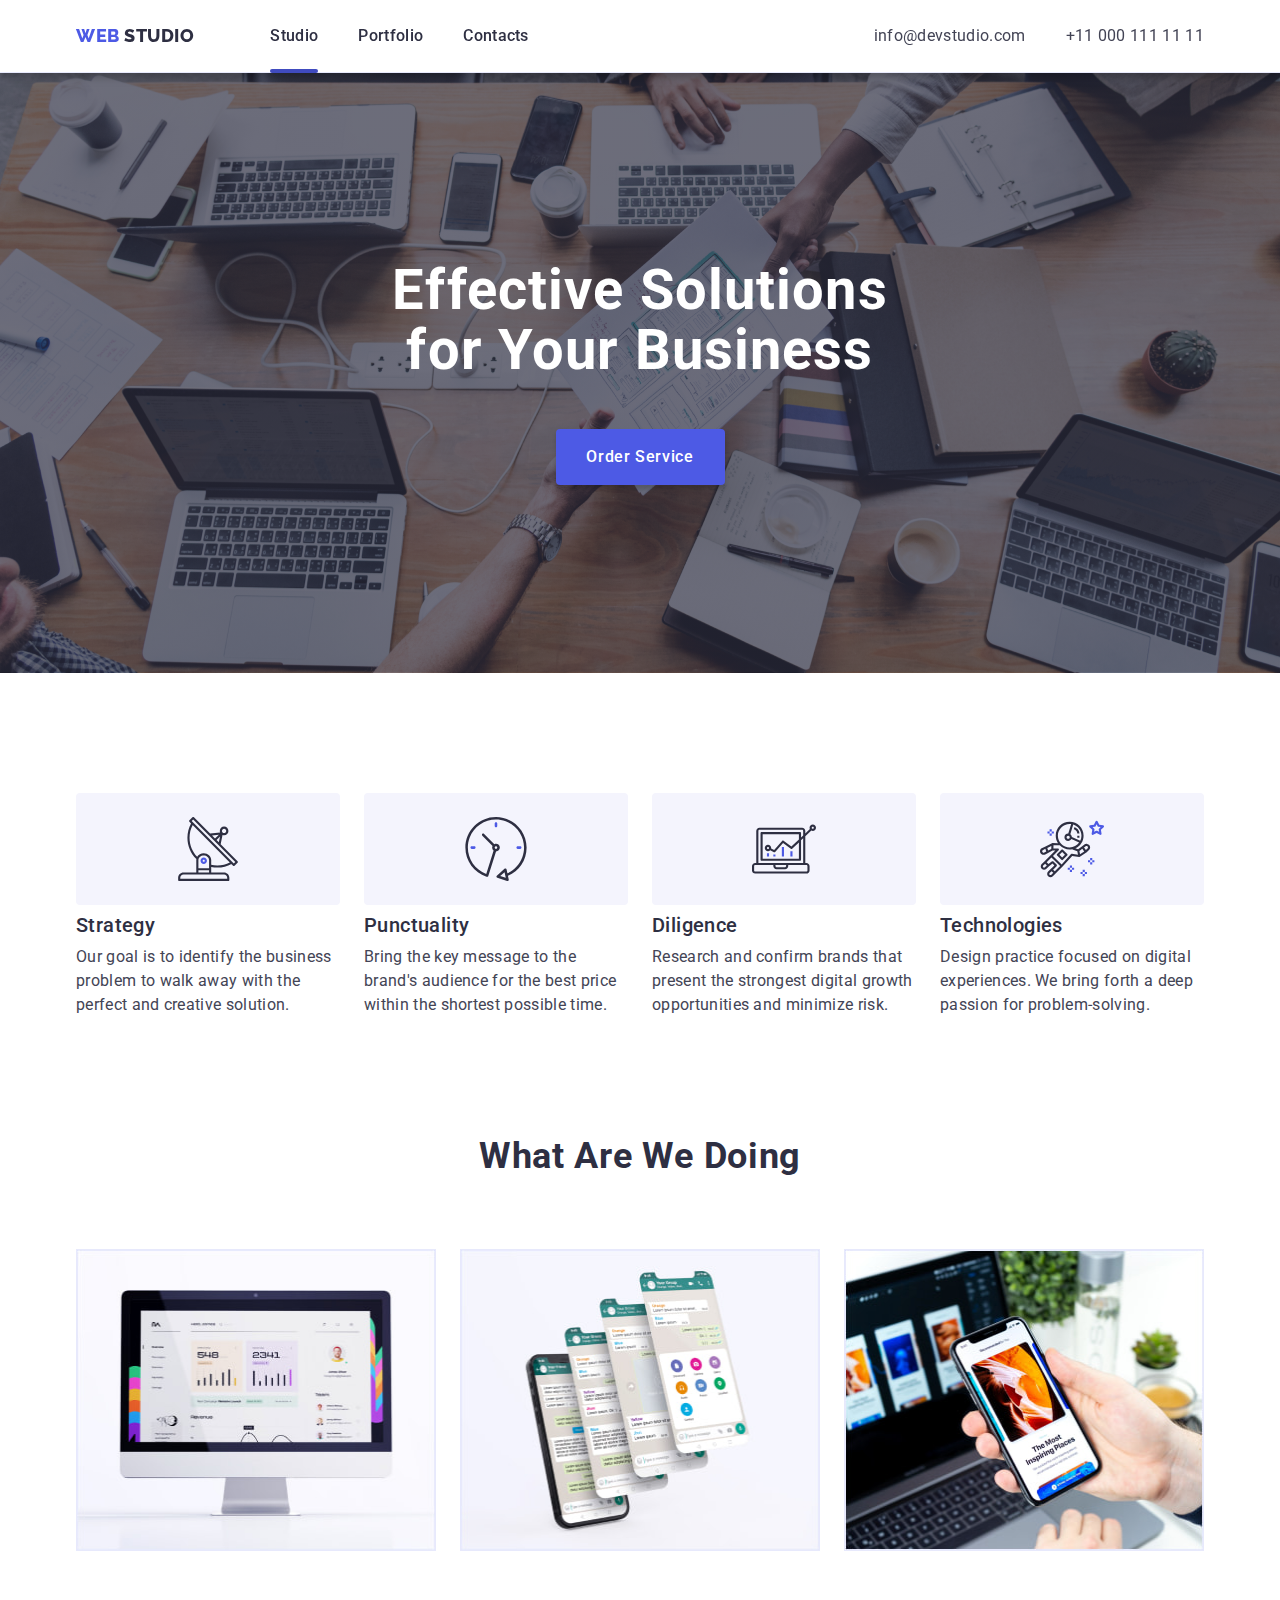
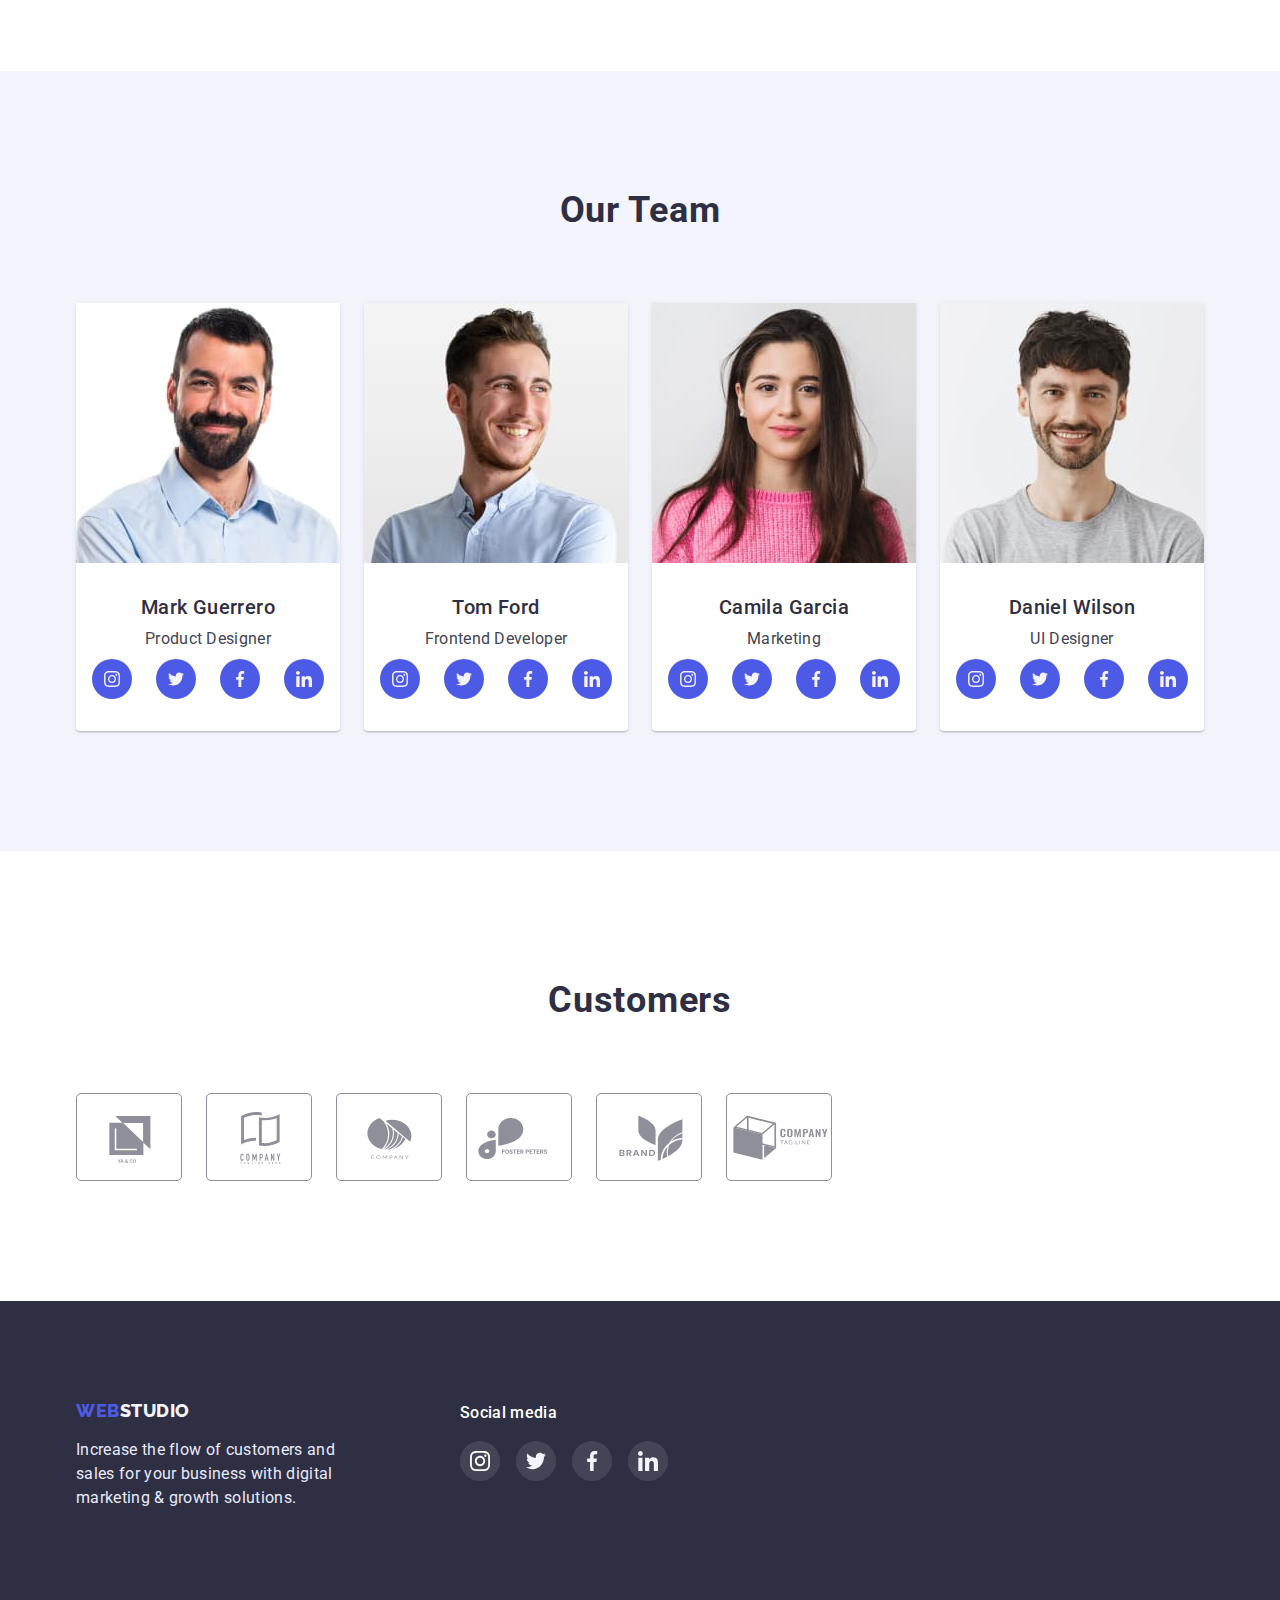
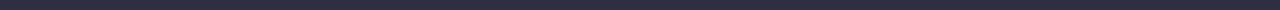
==== index.html @ e93cef0a "фвв" ====
<!DOCTYPE html>
<html lang="en">

<head>
    <meta charset="UTF-8">
    <meta http-equiv="X-UA-Compatible" content="IE=edge">
    <meta name="viewport" content="width=device-width, initial-scale=1.0">
    <link rel="preconnect" href="https://fonts.googleapis.com" />
    <link rel="preconnect" href="https://fonts.gstatic.com" crossorigin />
    <link href="https://fonts.googleapis.com/css2?family=Raleway:wght@800&family=Roboto:wght@400;500&display=swap"
        rel="stylesheet" />
    <link rel="stylesheet" href="https://cdnjs.cloudflare.com/ajax/libs/modern-normalize/1.1.0/modern-normalize.min.css"
        integrity="sha512-wpPYUAdjBVSE4KJnH1VR1HeZfpl1ub8YT/NKx4PuQ5NmX2tKuGu6U/JRp5y+Y8XG2tV+wKQpNHVUX03MfMFn9Q=="
        crossorigin="anonymous" referrerpolicy="no-referrer" />
    <link rel="stylesheet" href="https://cdnjs.cloudflare.com/ajax/libs/animate.css/4.1.1/animate.min.css" />
    <link href="https://unpkg.com/aos@2.3.1/dist/aos.css" rel="stylesheet">
    <link rel="stylesheet" href="css/style.css" />
    <title>Web Studio</title>
</head>

<body>

    <header class="header">
        <div class="container">
            <nav class="header-navigation">
                <a class="header-logo link" href="./index.html">
                    <span class="web">WEB</span>
                    <span class="studio_logo">STUDIO</span>
                </a>
                <ul class="header-list list">
                    <li class="header-item">
                        <a class="header-link link current" href="./index.html">
                            Studio</a>
                    </li>
                    <li class="header-item">
                        <a class="header-link link" href="./portfolio.html">
                            Portfolio</a>
                    </li>
                    <li class="header-item">
                        <a class="header-link link" href="">
                            Contacts</a>
                    </li>
                </ul>
            </nav>
            <ul class="header-contact list">
                <li class="header-contact-item">
                    <a class="header-mail link" href="mailtco:info@devstudio.com">
                        info@devstudio.com</a>
                </li>
                <li class="header-contact-item">
                    <a class="header-tel link" href="tel:+110001111111">
                        +11 000 111 11 11 </a>
                </li>
            </ul>
        </div>
    </header>

    <main>

        <section class="hero">
            <div class="container">
                <div class="hero-wrap">
                    <h1 class="hero-title">
                        Effective Solutions<br>for Your Business
                    </h1>
                    <button type="button" class="hero-btn" data-modal-open>
                        Order Service
                    </button>
                </div>
            </div>
        </section>

        <section class="section">
            <div class="container">
                <h2 class="visual-hidden" style="display:none;">What are we doing </h2>
                <div class="section-wrap">
                    <ul class="section-logo-list list">
                        <li class="section-logo-item">
                            <a href="" class="section-logo-link link">
                                <svg class="section-logo-icon" width="64" height="64">
                                    <use href="./image/icon.svg#icon-antenna"></use>
                                </svg>
                            </a>
                        </li>
                        <li class="section-logo-item">
                            <a href="" class="section-logo-link link">
                                <svg class="section-logo-icon" width="64" height="64">
                                    <use href="./image/icon.svg#icon-clock"></use>
                                </svg>
                            </a>
                        </li>
                        <li class="section-logo-item">
                            <a href="" class="section-logo-link link">
                                <svg class="section-logo-icon" width="64" height="64">
                                    <use href="./image/icon.svg#icon-diagram"></use>
                                </svg>
                            </a>
                        </li>
                        <li class="section-logo-item">
                            <a href="" class="section-logo-link link">
                                <svg class="section-logo-icon" width="64" height="64">
                                    <use href="./image/icon.svg#icon-astronaut"></use>
                                </svg>
                            </a>
                        </li>
                    </ul>
                    <ul class="section-list list">
                        <li class="section-item">
                            <h3 class="section-name">Strategy</h3>
                            <p class="section-par">Our goal is to identify the business
                                problem to walk away with the perfect and creative solution.
                            </p>
                        </li>
                        <li class="section-item">
                            <h3 class="section-name">Punctuality</h3>
                            <p class="section-par">
                                Bring the key message to the brand's audience for the best price within the shortest
                                possible time.
                            </p>
                        </li>
                        <li class="section-item">
                            <h3 class="section-name">Diligence</h3>
                            <p class="section-par">
                                Research and confirm brands that present the strongest digital growth opportunities and
                                minimize risk.
                            </p>
                        </li>
                        <li class="section-item">
                            <h3 class="section-name">Technologies</h3>
                            <p class="section-par">
                                Design practice focused on digital experiences. We bring forth a deep passion for
                                problem-solving.
                            </p>
                        </li>
                    </ul>
                </div>
            </div>

        </section>

        <section class="article">
            <div class="container">
                <h2 class="article-name">What are we doing</h2>
                <ul class="article-list list">
                    <li class="article-item">
                        <img class="article-img" src="./image/img.jpg" alt="pc" width="360" height="300">
                    </li>
                    <li class="article-item">
                        <img class="article-img" src="./image/img(1).jpg" alt="phone glass" width="360" height="300">
                    </li>
                    <li class="article-item">
                        <img class="article-img" src="./image/img(2).jpg" alt="adaptive" width="360" height="300">
                    </li>
                </ul>
            </div>
        </section>

        <section class="main">
            <div class="container">
                <h2 class="main-tag">Our Team</h2>
                <ul class="main-list list">
                    <li class="main-item">
                        <img class="main-img" src="./image/ProductDesigner.jpg" alt="Product Designer" width="264"
                            height="260">
                        <div class="main-wrap">
                            <h3 class="main-name">Mark Guerrero</h3>
                            <p class="main-work">Product Designer</p>
                            <ul class="main-soc-list list">
                                <li class="main-soc-item">
                                    <a href="" class="main-soc-link link">
                                        <svg class="main-soc-icon" width="16" height="16">
                                            <use href="./image/icon.svg#icon-instagram-prpl"></use>
                                        </svg>
                                    </a>
                                </li>
                                <li class="main-soc-item">
                                    <a href="" class="main-soc-link link">
                                        <svg class="main-soc-icon" width="16" height="16">
                                            <use href="./image/icon.svg#icon-twitter-prpl"></use>
                                        </svg>
                                    </a>
                                </li>
                                <li class="main-soc-item">
                                    <a href="" class="main-soc-link link">
                                        <svg class="main-soc-icon" width="16" height="16">
                                            <use href="./image/icon.svg#icon-facebook-prpl"></use>
                                        </svg>
                                    </a>
                                </li>
                                <li class="main-soc-item">
                                    <a href="" class="main-soc-link link">
                                        <svg class="main-soc-icon" width="16" height="16">
                                            <use href="./image/icon.svg#icon-linkedin-prpl"></use>
                                        </svg>
                                    </a>
                                </li>
                            </ul>
                        </div>
                    </li>
                    <li class="main-item">
                        <img class="main-img" src="./image/FrontendDeveloper.jpg" alt="Frontend Developer" width="264"
                            height="260">
                        <div class="main-wrap">
                            <h3 class="main-name">Tom Ford</h3>
                            <p class="main-work">Frontend Developer</p>
                            <ul class="main-soc-list list">
                                <li class="main-soc-item">
                                    <a href="" class="main-soc-link link">
                                        <svg class="main-soc-icon" width="16" height="16">
                                            <use href="./image/icon.svg#icon-instagram-prpl"></use>
                                        </svg>
                                    </a>
                                </li>
                                <li class="main-soc-item">
                                    <a href="" class="main-soc-link link">
                                        <svg class="main-soc-icon" width="16" height="16">
                                            <use href="./image/icon.svg#icon-twitter-prpl"></use>
                                        </svg>
                                    </a>
                                </li>
                                <li class="main-soc-item">
                                    <a href="" class="main-soc-link link">
                                        <svg class="main-soc-icon" width="16" height="16">
                                            <use href="./image/icon.svg#icon-facebook-prpl"></use>
                                        </svg>
                                    </a>
                                </li>
                                <li class="main-soc-item">
                                    <a href="" class="main-soc-link link">
                                        <svg class="main-soc-icon" width="16" height="16">
                                            <use href="./image/icon.svg#icon-linkedin-prpl"></use>
                                        </svg>
                                    </a>
                                </li>
                            </ul>
                        </div>
                    </li>
                    <li class="main-item">
                        <img class="main-img" src="./image/Marketing.jpg" alt="Marketing" width="264" height="260">
                        <div class="main-wrap">
                            <h3 class="main-name">Camila Garcia</h3>
                            <p class="main-work">Marketing</p>
                            <ul class="main-soc-list list">
                                <li class="main-soc-item">
                                    <a href="" class="main-soc-link link">
                                        <svg class="main-soc-icon" width="16" height="16">
                                            <use href="./image/icon.svg#icon-instagram-prpl"></use>
                                        </svg>
                                    </a>
                                </li>
                                <li class="main-soc-item">
                                    <a href="" class="main-soc-link link">
                                        <svg class="main-soc-icon" width="16" height="16">
                                            <use href="./image/icon.svg#icon-twitter-prpl"></use>
                                        </svg>
                                    </a>
                                </li>
                                <li class="main-soc-item">
                                    <a href="" class="main-soc-link link">
                                        <svg class="main-soc-icon" width="16" height="16">
                                            <use href="./image/icon.svg#icon-facebook-prpl"></use>
                                        </svg>
                                    </a>
                                </li>
                                <li class="main-soc-item">
                                    <a href="" class="main-soc-link link">
                                        <svg class="main-soc-icon" width="16" height="16">
                                            <use href="./image/icon.svg#icon-linkedin-prpl"></use>
                                        </svg>
                                    </a>
                                </li>
                            </ul>
                        </div>
                    </li>
                    <li class="main-item">
                        <img class="main-img" src="./image/UIDesigner.jpg" alt="UI Designer" width="264" height="260">
                        <div class="main-wrap">
                            <h3 class="main-name">Daniel Wilson</h3>
                            <p class="main-work">UI Designer</p>
                            <ul class="main-soc-list list">
                                <li class="main-soc-item">
                                    <a href="" class="main-soc-link link">
                                        <svg class="main-soc-icon" width="16" height="16">
                                            <use href="./image/icon.svg#icon-instagram-prpl"></use>
                                        </svg>
                                    </a>
                                </li>
                                <li class="main-soc-item">
                                    <a href="" class="main-soc-link link">
                                        <svg class="main-soc-icon" width="16" height="16">
                                            <use href="./image/icon.svg#icon-twitter-prpl"></use>
                                        </svg>
                                    </a>
                                </li>
                                <li class="main-soc-item">
                                    <a href="" class="main-soc-link link">
                                        <svg class="main-soc-icon" width="16" height="16">
                                            <use href="./image/icon.svg#icon-facebook-prpl"></use>
                                        </svg>
                                    </a>
                                </li>
                                <li class="main-soc-item">
                                    <a href="" class="main-soc-link link">
                                        <svg class="main-soc-icon" width="16" height="16">
                                            <use href="./image/icon.svg#icon-linkedin-prpl"></use>
                                        </svg>
                                    </a>
                                </li>
                            </ul>
                        </div>
                    </li>
                </ul>
            </div>
        </section>
        <section class="customers">
            <div class="container">
                <h2 class="customers-text">Customers</h2>
                <ul class="customers-list list">
                    <li class="customers-item">
                        <a href="" class="customers-link link">
                            <svg class="customers-icon" width="104" height="56">
                                <use href="./image/icon.svg#icon-Logo"></use>
                            </svg>
                        </a>
                    </li>
                    <li class="customers-item">
                        <a href="" class="customers-link link">
                            <svg class="customers-icon" width="104" height="56">
                                <use href="./image/icon.svg#icon-Logo-1-1"></use>
                            </svg>
                        </a>
                    </li>
                    <li class="customers-item">
                        <a href="" class="customers-link link">
                            <svg class="customers-icon" width="104" height="56">
                                <use href="./image/icon.svg#icon-Logo-2-1"></use>
                            </svg>
                        </a>
                    </li>
                    <li class="customers-item">
                        <a href="" class="customers-link link">
                            <svg class="customers-icon" width="104" height="56">
                                <use href="./image/icon.svg#icon-Logo-3-1"></use>
                            </svg>
                        </a>
                    </li>
                    <li class="customers-item">
                        <a href="" class="customers-link link">
                            <svg class="customers-icon" width="104" height="56">
                                <use href="./image/icon.svg#icon-Logo-4-1"></use>
                            </svg>
                        </a>
                    </li>
                    <li class="customers-item">
                        <a href="" class="customers-link link">
                            <svg class="customers-icon" width="104" height="56">
                                <use href="./image/icon.svg#icon-Logo-5-1"></use>
                            </svg>
                        </a>
                    </li>
                </ul>
            </div>
        </section>
    </main>


    <footer class="footer">
        <div class="footer-container">
            <div class="footer-wrap">
                <a class="footer-logo link" href="./index.html">
                    <span class="web">WEB</span>
                    <span class="footer_logo">STUDIO</span>
                </a>
                <p class="footer-text">Increase the flow of customers and sales for your
                    business with digital marketing & growth solutions.</p>
            </div>
            <div class="soc-media">
                <p class="footer-soc-text">Social media</p>
                <ul class="footer-soc-list list">
                    <li class="footer-soc-item">
                        <a href="" class="footer-soc-link link">
                            <svg class="footer-soc-icon" width="20" height="20">
                                <use href="./image/icon.svg#icon-instagram-blck"></use>
                            </svg>
                        </a>
                    </li>
                    <li class="footer-soc-item">
                        <a href="" class="footer-soc-link link">
                            <svg class="footer-soc-icon" width="20" height="20">
                                <use href="./image/icon.svg#icon-twitter-blck"></use>
                            </svg>
                        </a>
                    </li>
                    <li class="footer-soc-item">
                        <a href="" class="footer-soc-link link">
                            <svg class="footer-soc-icon" width="20" height="20">
                                <use href="./image/icon.svg#icon-facebook-blck"></use>
                            </svg>
                        </a>
                    </li>
                    <li class="footer-soc-item">
                        <a href="" class="footer-soc-link link">
                            <svg class="footer-soc-icon" width="20" height="20">
                                <use href="./image/icon.svg#icon-linkedin-blck"></use>
                            </svg>
                        </a>
                    </li>
                </ul>
            </div>
        </div>
    </footer>
    <div class="backdrop is-hidden" data-modal>
        <div class="modal">
            <button type="button" class="modal-close" data-modal-close>
                <svg class="hero-close-btn" width="8" height="8">
                    <use href="./image/icon.svg#icon-close-black"></use>
                </svg>
            </button>
        </div>
    </div>
    <script src="https://unpkg.com/aos@2.3.1/dist/aos.js"></script>
    <script>
        AOS.init();
    </script>
    <script src="./js/modal.js"></script>
</body>

</html>
---- css/style.css ----
* {
    margin: 0;
    padding: 0;
    box-sizing: border-box;
}

p,
h1,
h2,
h3,
h4,
h5,
h6 {
    margin: 0;
}

ul,
ol {
    margin: 0;
    padding-left: 0;
}

img {
    display: block;
    max-width: 100%;
    height: auto;
}

body {

    font-family: "Roboto", sans-serif;
    font-size: 16px;

}

:root {
    --pressed-state-color: #4D5AE5;
    --text-color: #434455;
    --title-color: #2E2F42;
    --white-color: #ffffff;
    --secondary-section: #f4f4fd;
    --footer-text-coclor: #e7e9fc;
    --button-hover-color: #404bbf;
}

.container {
    width: 1158px;
    padding-left: 15px;
    padding-right: 15px;
    margin: 0 auto;
}

.header {
    padding-bottom: 24px;
    padding-top: 24px;
    background: #FFFFFF;
    border-bottom: 1px solid #E7E9FC;
    filter: drop-shadow(0px 4px 4px rgba(0, 0, 0, 0.25));
}

.header>.container {
    display: flex;
    align-items: center;
}

.list {
    list-style: none;
}

.link {
    text-decoration: none;
}


.header-navigation {
    display: flex;
    align-items: center;
    margin-right: auto;
}

.header-logo {
    font-family: 'Raleway';
    font-style: normal;
    font-weight: 800;
    font-size: 18px;
    line-height: 1.33;
    align-items: center;
    letter-spacing: 0.03em;
    text-transform: uppercase;
    color: var(--title-color);
    margin-right: 76px;
}

.web {
    color: var(--pressed-state-color);
}

.studio_logo {
    color: var(--title-color);
}

.header-list {
    display: flex;
    gap: 40px;
}

.header-item {}

.header-link {
    font-weight: 500;
    font-style: normal;
    font-size: 16px;
    line-height: 1.5;
    text-decoration: none;
    letter-spacing: 0.02em;
    color: var(--title-color);
    transition: color 250ms;
    transition-timing-function: cubic-bezier(0.4, 0, 0.2, 1);
    position: relative;
}

.header-link.current::after {
    content: "";
    position: absolute;
    width: 100%;
    height: 4px;
    background-color: var(--button-hover-color);
    left: 0;
    bottom: -28px;
    border-radius: 2px;
}

.header-link:hover,
.header-link:focus {
    color: var(--pressed-state-color);
}

.header-contact {
    display: flex;
    gap: 40px;
}

.header-contact-item {}

.header-tel {
    font-size: 16px;
    line-height: 1.5;
    letter-spacing: 0.02em;
    color: var(--text-color);
    transition: color 250ms;
    transition-timing-function: cubic-bezier(0.4, 0, 0.2, 1)
}

.header-tel:hover,
.header-tel:focus {
    color: var(--pressed-state-color);
}

.header-mail {
    font-style: normal;
    font-size: 16px;
    line-height: 1.5;
    text-decoration: none;
    letter-spacing: 0.02em;
    color: var(--text-color);
    transition: color 250ms;
    transition-timing-function: cubic-bezier(0.4, 0, 0.2, 1)
}

.header-mail:hover,
.header-mail:focus {
    color: var(--pressed-state-color);
}

.hero {
    background-color: var(--title-color);
    padding-top: 188px;
    padding-bottom: 188px;
    text-align: center;
    background-repeat: no-repeat;
    background-position: center;
    background-size: cover;
    max-width: 1440px;
    margin: auto;
    background-image: linear-gradient(rgba(46, 47, 66, 0.7),
            rgba(46, 47, 66, 0.7)),
        url(../image/hero-bg.jpg);
}



.hero-title {
    font-weight: 700;
    font-size: 56px;
    line-height: 1.07;
    letter-spacing: 0.02em;
    color: #FFFFFF;
    ;
    margin-bottom: 48px;
    max-width: 496px;
    margin-left: auto;
    margin-right: auto;
}

.hero-btn {
    font-family: inherit;
    font-weight: 500;
    font-size: 16px;
    line-height: 1.5;
    letter-spacing: 0.04em;
    color: #FFFFFF;
    background: var(--pressed-state-color);
    box-shadow: 0px 4px 4px rgba(0, 0, 0, 0.15);
    border-radius: 4px;
    cursor: pointer;
    min-width: 169px;
    height: 56px;
    border: none;
    transition: background-color 250ms cubic-bezier(0.4, 0, 0.2, 1);
}

.hero-wrap {}

.hero-btn:hover {
    background-color: var(--pressed-state-color);
    box-shadow: 0px 1px 6px rgba(46, 47, 66, 0.08),
        0px 1px 1px rgba(46, 47, 66, 0.16), 0px 2px 1px rgba(46, 47, 66, 0.08);
}

.hero-btn:focus {
    background-color: var(--pressed-state-color);
    box-shadow: 0px 4px 4px rgba(0, 0, 0, 0.15);
}

.section {
    padding-top: 120px;
    padding-bottom: 120px;
}

.section-wrap {
    width: calc((100% - 3 *24px)/4) margin-left: auto;
    margin-right: auto;
}

.section-list {
    display: flex;
    align-items: center;
    flex-wrap: nowrap;
    gap: 24px;
}

.section-item {
    max-width: 264px;
}

.section-logo-list {
    display: flex;
    align-items: center;
    gap: 24px;
}

.section-logo-item {
    width: 264px;
    height: 112px;
}

.section-logo-link {
    background-color: var(--secondary-section);
    width: 100%;
    height: 100%;
    display: flex;
    align-items: center;
    justify-content: center;
    border-radius: 4px;
}

.section-logo-icon {}

.section-name {
    font-weight: 500;
    font-size: 20px;
    line-height: 1.2;
    letter-spacing: 0.02em;
    color: var(--title-color);
    margin-bottom: 8px;
    margin-top: 8px;
}

.section-par {
    font-size: 16px;
    line-height: 1.5;
    letter-spacing: 0.02em;
    color: var(--text-color);
}

.visual-hidden {
    position: absolute;
    width: 1px;
    height: 1px;
    margin: -1px;
    border: 0;
    padding: 0;

    white-space: nowrap;
    clip-path: inset(100%);
    clip: rect(0 0 0 0);
    overflow: hidden;
}

.hero-list {}

.hero-item {}

.hero-name {
    font-weight: 500;
    font-size: 20px;
    line-height: 1.2;
    letter-spacing: 0.02em;
    color: var(--title-color);
}

.hero-par {
    font-size: 16px;
    line-height: 1.5;
    letter-spacing: 0.02em;
    color: var(--text-color);
}

.article {
    padding-bottom: 120px;
}


.article-name {
    font-weight: 700;
    font-size: 36px;
    line-height: 1.11;
    text-align: center;
    letter-spacing: 0.02em;
    text-transform: capitalize;
    color: var(--title-color);
    margin-bottom: 72px;
}

.article-list {
    display: flex;
    gap: 24px;
}

.article-item {
    border: 1px solid #e7e9fc;
    width: calc((100% - 48px) / 3);
}

.article-img {
    box-sizing: border-box;
    width: 360px;
    height: 300px;
    background: linear-gradient(0deg, rgba(77, 90, 229, 0.1), rgba(77, 90, 229, 0.1)), url(2368);
    background-blend-mode: soft-light, normal;
    flex: none;
    order: 0;
    flex-grow: 0;
}

.main {
    background: var(--secondary-section);
    padding-bottom: 120px;
    padding-top: 120px;
}

.main-tag {
    font-weight: 700;
    font-size: 36px;
    line-height: 1.11;
    letter-spacing: 0.02em;
    text-transform: capitalize;
    color: var(--title-color);
    margin-bottom: 72px;
    text-align: center;
}

.main-list {
    display: flex;
    gap: 24px;
    text-align: center;
}

.main-item {
    box-shadow: 0px 1px 6px rgb(46 47 66 / 8%), 0px 1px 1px rgb(46 47 66 / 16%), 0px 2px 1px rgb(46 47 66 / 8%);
    border-radius: 0px 0px 4px 4px;
    width: calc((100% - 72px) / 4);
    background-color: var(--white-color);
}


.main-img {
    background: #FFFFFF;
}

.main-wrap {
    padding-top: 32px;
    padding-bottom: 32px;
}

.main-name {
    font-weight: 500;
    font-size: 20px;
    line-height: 1.2;
    letter-spacing: 0.02em;
    color: var(--title-color);
    margin-bottom: 8px;
}

.main-work {
    font-size: 16px;
    line-height: 1.5;
    letter-spacing: 0.02em;
    color: var(--text-color);
    margin-bottom: 8px;
}

.main-soc-list {
    display: flex;
    justify-content: center;
    gap: 24px;
}

.main-soc-item {
    width: 40px;
    height: 40px;
}

.main-soc-link {
    width: 100%;
    height: 100%;
    background-color: var(--pressed-state-color);
    border-radius: 50%;
    display: flex;
    align-items: center;
    justify-content: center;
    transition: background-color 250ms cubic-bezier(0.4, 0, 0.2, 1);
}

.main-soc-icon {
    fill: var(--white-color);
}

.main-soc-link:hover,
.main-soc-link:focus {
    background-color: var(--button-hover-color);
}

.customers {
    padding-bottom: 120px;
    padding-top: 130px;
}

.container {}

.customers-text {
    font-weight: 700;
    font-size: 36px;
    line-height: 1.11;
    letter-spacing: 0.02em;
    text-transform: capitalize;
    color: var(--title-color);
    margin-bottom: 72px;
    text-align: center;
}

.customers-list {
    display: flex;
    gap: 24px;
}

.customers-item {
    width: calc((100%-120px) /6);
    height: 88px;
}

.customers-link {
    width: 100%;
    height: 100%;
    border: 1px solid #8E8F99;
    border-radius: 5px;
    display: flex;
    align-items: center;
    justify-content: center;
    fill: #8E8F99;
    transition: border-color 250ms cubic-bezier(0.4, 0, 0.2, 1), fill 250ms cubic-bezier(0.4, 0, 0.2, 1);
}

.customers-link:hover,
.customers-link:focus {
    border-color: var(--button-hover-color);
    fill: var(--button-hover-color);
}

/*.customers-link:hover {
    border-color: var(--button-hover-color);
}*/

/*.customers-link:hover .customers-icon {
    fill: var(--button-hover-color);
}*/

.customers-icon {}

.footer-container {
    width: 1158px;
    padding-left: 15px;
    padding-right: 15px;
    margin: 0 auto;
    display: flex;
}

.footer {
    background-color: var(--title-color);
    padding-top: 100px;
    padding-bottom: 100px;
}

.footer-wrap {}

.web {}

.footer-logo {
    font-family: 'Raleway';
    font-weight: 800;
    font-size: 18px;
    line-height: 1.16;
    display: flex;
    align-items: center;
    letter-spacing: 0.03em;
    text-transform: uppercase;
    color: #F4F4FD;
    margin-bottom: 16px;
}

.footer-text {
    font-size: 16px;
    line-height: 1.5;
    letter-spacing: 0.02em;
    color: #E7E9FC;
    max-width: 264px;
    display: inline-block;
    margin: 0px;
}

.soc-media {
    width: 208px;
    height: 88px;
    margin-left: 120px;
    justify-content: center;
    align-items: center;
}

.footer-soc-text {
    display: flex;
    font-family: 'Roboto';
    font-weight: 500;
    font-size: 16px;
    line-height: 1.5;
    letter-spacing: 0.02em;
    color: #FFFFFF;
    margin-bottom: 16px;
}

.footer-soc-list {
    display: flex;
    justify-content: center;
    gap: 16px;

}

.footer-soc-item {
    width: 40px;
    height: 40px;
}

.footer-soc-link {
    width: 100%;
    height: 100%;
    background-color: var(--text-color);
    fill: var(--white-color);
    border-radius: 50%;
    display: flex;
    align-items: center;
    justify-content: center;
    transition: background-color 250ms cubic-bezier(0.4, 0, 0.2, 1);
}

.footer-soc-link:hover,
.footer-soc-link:focus {
    background-color: #31D0AA
}

.filter {
    padding-top: 96px;
    padding-bottom: 120px;
}

.filter-btn-list {
    margin-bottom: 72px;
    display: flex;
    justify-content: center;
    gap: 24px;
    align-items: center;
    display: flex;
}

.filter-btn {
    background: #F4F4FD;
    border: 1px solid #E7E9FC;
    font-family: 'Roboto';
    font-weight: 500;
    font-size: 16px;
    line-height: 1.5;
    text-align: center;
    letter-spacing: 0.04em;
    color: var(--pressed-state-color);
    cursor: pointer;
    padding: 12px 24px;
    border-radius: 4px;
    transition: background-color 250ms cubic-bezier(0.4, 0, 0.2, 1), color 250ms cubic-bezier(0.4, 0, 0.2, 1),
        box-shadow 250ms cubic-bezier(0.4, 0, 0.2, 1);
}

.filter-btn:hover {
    color: #FFFFFF;
    background-color: var(--pressed-state-color);
    box-shadow: 0px 1px 6px rgba(46, 47, 66, 0.08),
        0px 1px 1px rgba(46, 47, 66, 0.16), 0px 2px 1px rgba(46, 47, 66, 0.08);
}

.filter-btn:focus {
    color: #FFFFFF;
    background-color: #404BBF;
    box-shadow: 0px 4px 4px rgba(0, 0, 0, 0.15);
}

.filter-btn:active {
    color: #FFFFFF;
    background-color: var(--pressed-state-color);
    box-shadow: 0px 3px 1px rgba(0, 0, 0, 0.1),
        0px 2px 1px rgba(0, 0, 0, 0.08), 0px 2px 2px rgba(0, 0, 0, 0.12);
}

.filter {
    color: #FFFFFF;
    padding-bottom: 120px;
}

.filter-list {
    display: flex;
    flex-basis: calc((100 - 48px) / 3);
    flex-wrap: wrap;
    column-gap: 24px;
    row-gap: 48px;
}

.filter-item {}

.filter-item:hover .filter-top-text,
.filter-item:focus .filter-top-text {
    transform: translateY(0);
}

.filter-top-wrap {
    position: relative;
    overflow: hidden;
}

.filter-top-text {
    position: absolute;
    top: 0;
    left: 0;
    background-color: var(--pressed-state-color);
    font-weight: 400;
    font-size: 16px;
    line-height: 1.5;
    letter-spacing: 0.02em;
    color: #F4F4FD;
    height: 100%;
    width: 100%;
    transform: translateY(100%);
    transition: transform 250ms cubic-bezier(0.4, 0, 0.2, 1);
    padding: 40px 32px 164px 32px;
}

.filter-img {
    background-blend-mode: soft-light, normal;
    mix-blend-mode: normal;
    border-bottom: 1px solid #e7e9fc;
    border-left: 1px solid #e7e9fc;
    border-right: 1px solid #e7e9fc;
    transition: border 250ms cubic-bezier(0.4, 0, 0.2, 1), box-shadow 250ms cubic-bezier(0.4, 0, 0.2, 1);
    border: 0.5px solid #F4F4FD;
}

.filter-img:hover, 
.filter-img:focus {
    box-shadow: 0px 1px 6px rgba(46, 47, 66, 0.08), 0px 1px 1px rgba(46, 47, 66, 0.16), 0px 2px 1px rgba(46, 47, 66, 0.08);
}

.filter-wrap {
    padding-top: 32px;
    padding-bottom: 32px;
    border-bottom: 1px solid #e7e9fc;
    border-left: 1px solid #e7e9fc;
    border-right: 1px solid #e7e9fc;
    margin: 0;
    padding-left: 16px;
}

.filter-name {
    font-weight: 500;
    font-size: 20px;
    line-height: 1.2;
    letter-spacing: 0.02em;
    color: var(--title-color);
    margin-bottom: 8px;
}

.filter-work {
    font-size: 16px;
    line-height: 1.5;
    letter-spacing: 0.02em;
    color: var(--text-color);
}

.backdrop {
    position: fixed;
    top: 0;
    width: 100%;
    height: 100%;
    background-color: rgba(46, 47, 66, 0.26);
    transition: opacity 250ms cubic-bezier(0.4, 0, 0.2, 1), visibility 250ms cubic-bezier(0.4, 0, 0.2, 1);
}

.modal {
    position: absolute;
    top: 50%;
    left: 50%;
    width: 408px;
    min-height: 576px;
    background: #FCFCFC;
    box-shadow: 0px 1px 1px rgba(0, 0, 0, 0.14), 0px 1px 3px rgba(0, 0, 0, 0.12), 0px 2px 1px rgba(0, 0, 0, 0.2);
    border-radius: 4px;
    transform: translate(-50%, -50%) scale(1);
    transition: transform 250ms cubic-bezier(0.4, 0, 0.2, 1);
}

.backdrop.is-hidden .modal {
    transform: translate(-50%, -50%) scale(0);
}

.modal-close {
    position: absolute;
    right: 24px;
    top: 24px;
    width: 24px;
    height: 24px;
    border-radius: 50%;
    background-color: #E7E9FC;
    border: 1px solid rgba(0, 0, 0, 0.1);
}

.modal-close:hover,
.modal-close:focus {
    background-color: var(--button-hover-color);
    fill: #FFFFFF;
}

.is-hidden {
    opacity: 0;
    visibility: hidden;
    pointer-events: none;
}
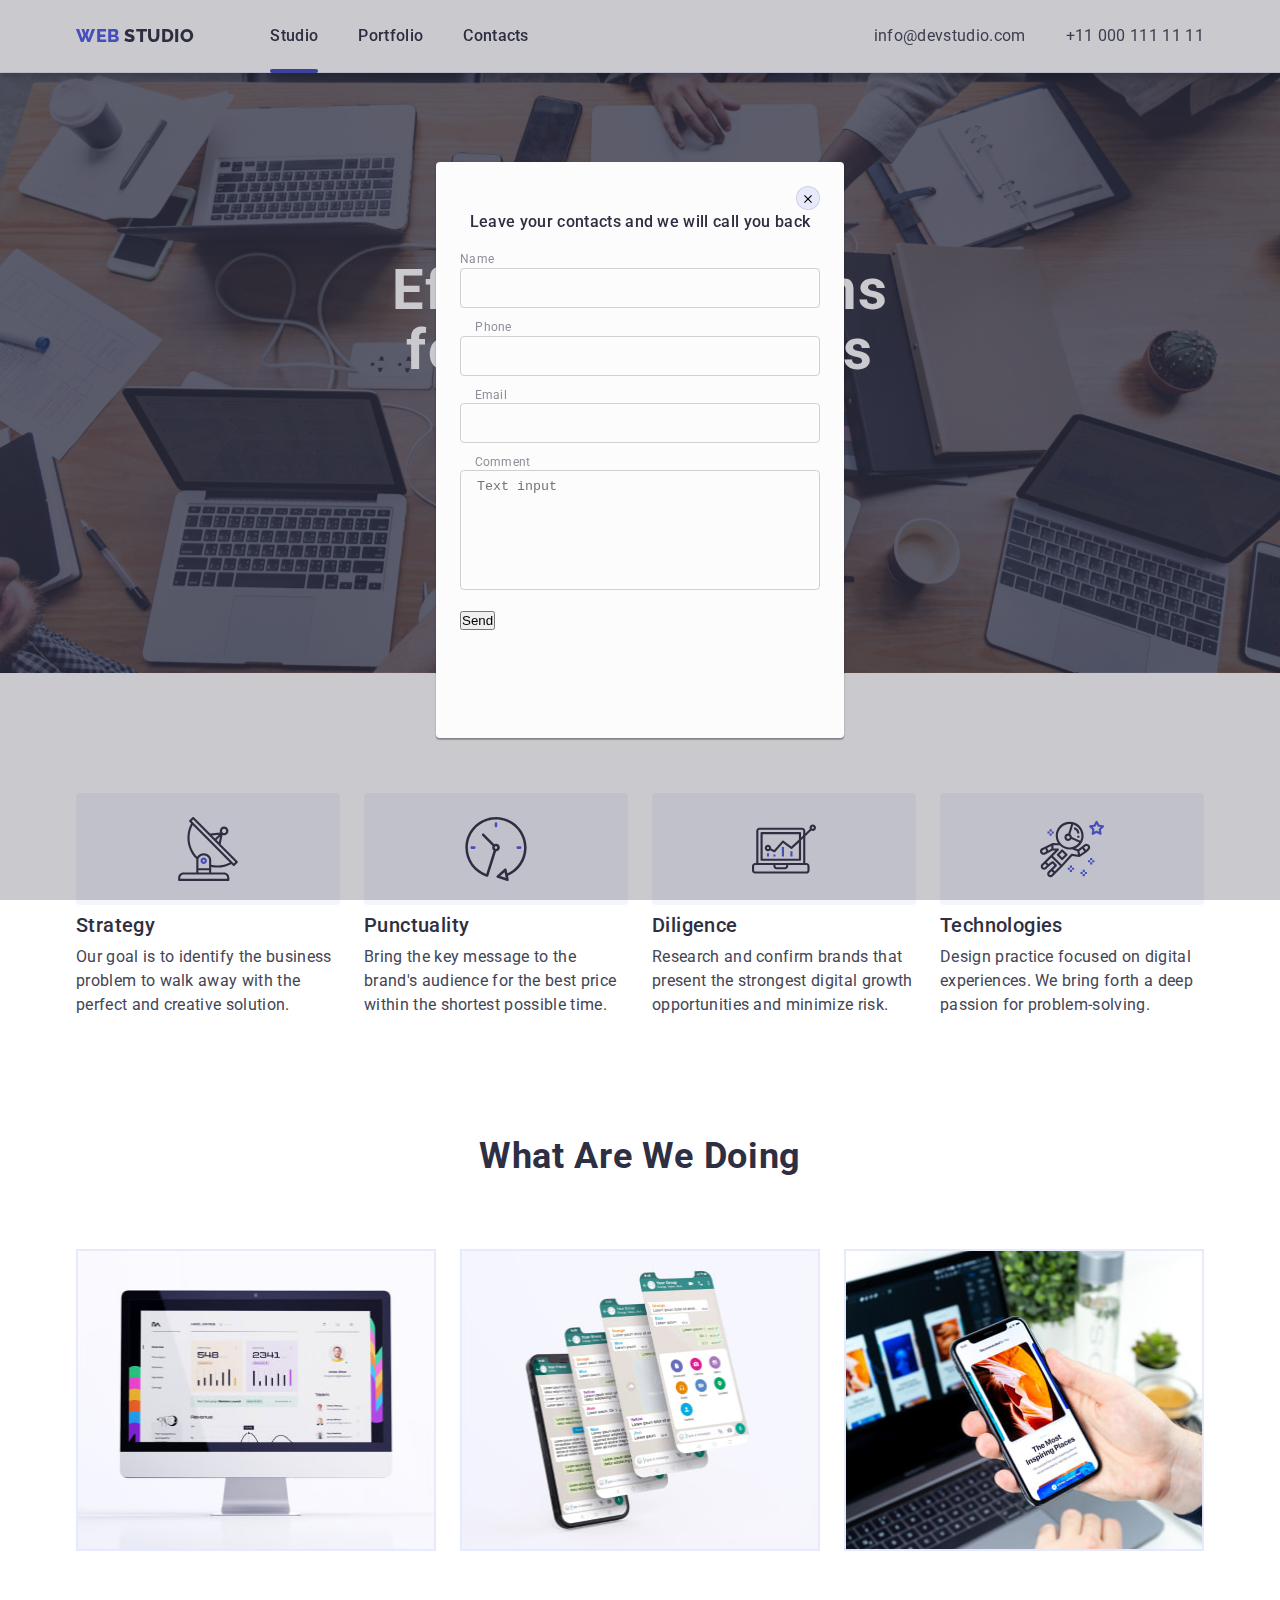
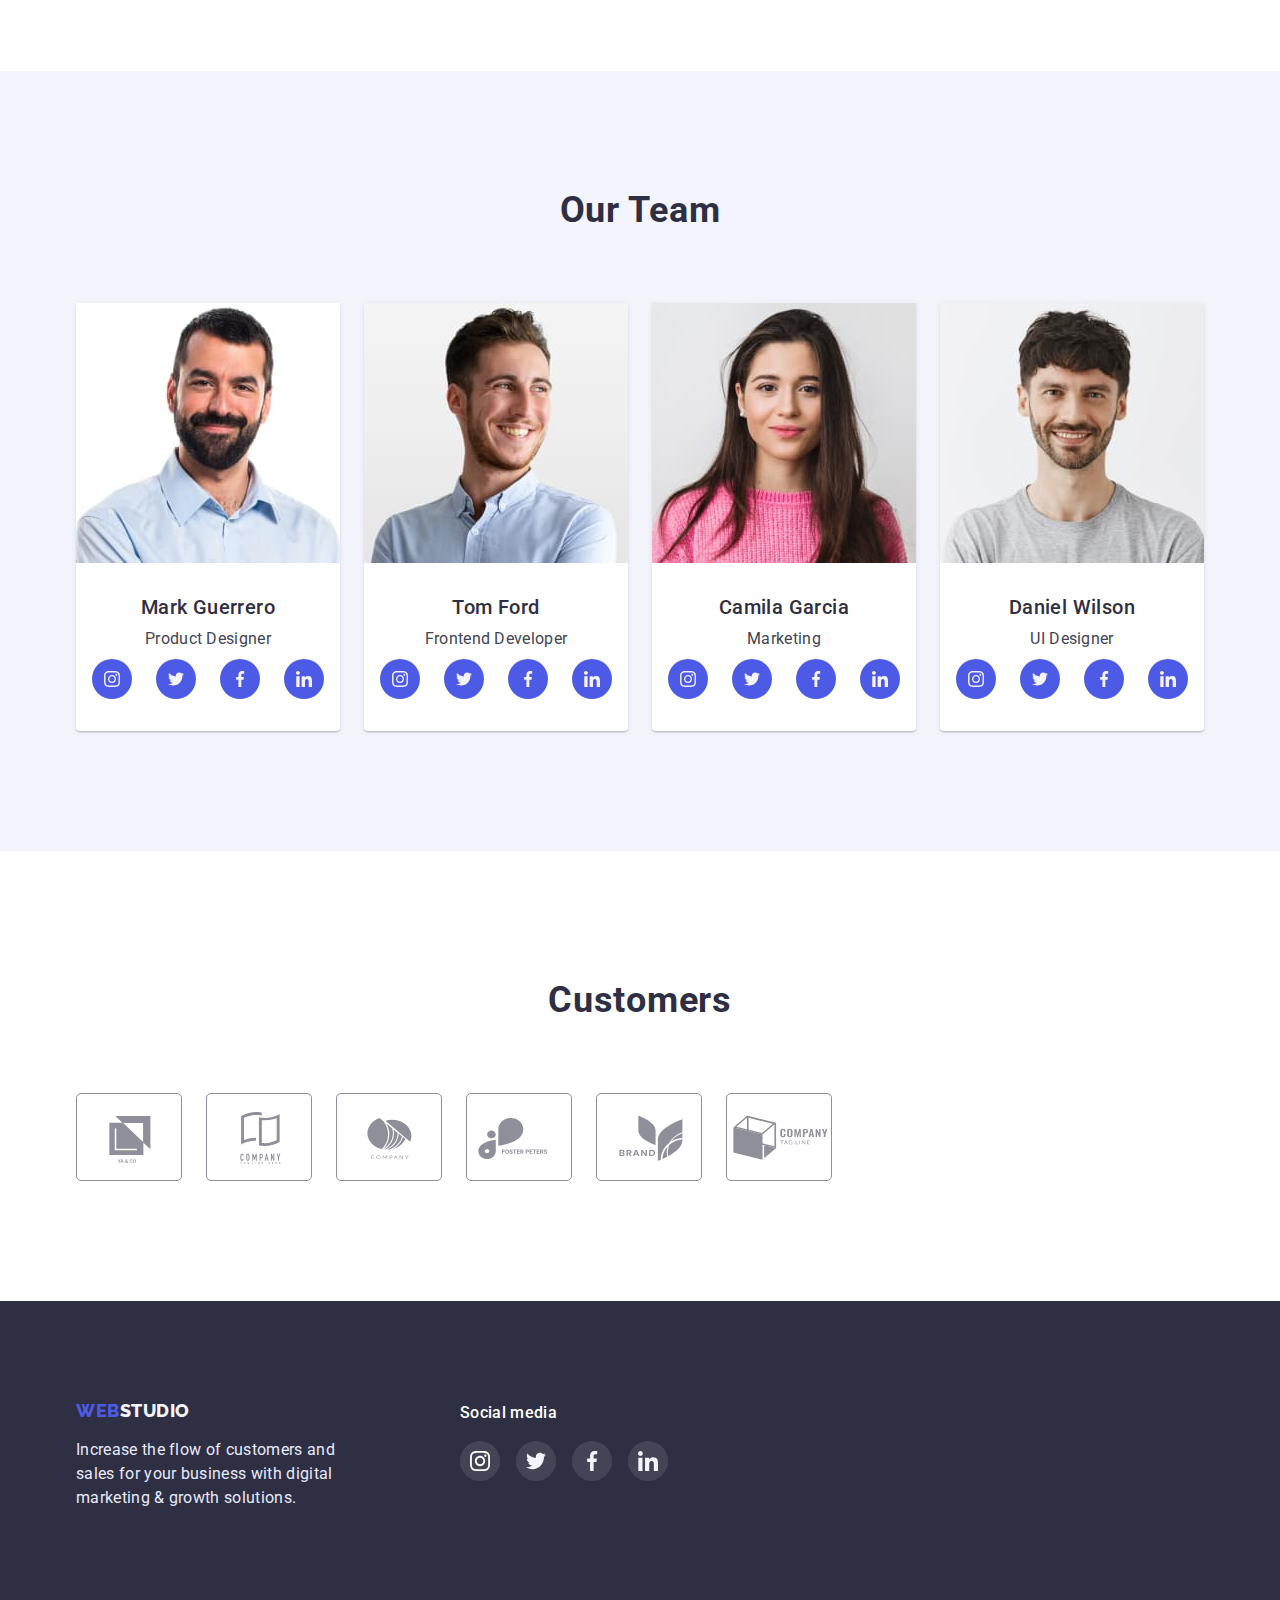
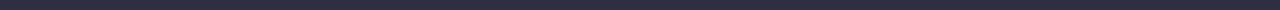
==== commit 58e7c137: "фф" ====
--- a/index.html
+++ b/index.html
@@ -409,13 +409,48 @@
             </div>
         </div>
     </footer>
-    <div class="backdrop is-hidden" data-modal>
+    <div class="backdrop " data-modal>
         <div class="modal">
             <button type="button" class="modal-close" data-modal-close>
                 <svg class="hero-close-btn" width="8" height="8">
                     <use href="./image/icon.svg#icon-close-black"></use>
                 </svg>
             </button>
+            <p class="modal-title">Leave your contacts and we will call you back</p>
+            <form class="modal-form">
+                <label for="" class="modal-label-name">
+                    <span class="modal-label-text">Name</span>
+                    <span class="input-icon-box">
+                        <input type="text" class="modal-input" required>
+                        <svg viewBox="0 0 32 32" width="12" height="12" class="input-icon">
+                            <use href=""></use>
+                        </svg>
+                    </span>
+                </label>
+            <label for="" class="modal-label">
+                <span class="modal-label-text">Phone</span>
+                <span class="input-icon-box">
+                    <input type="text" class="modal-input" required>
+                    <svg viewBox="0 0 32 32" width="12" height="12" class="input-icon">
+                        <use href=""></use>
+                    </svg>
+                </span>
+            </label>
+            <label for="" class="modal-label">
+                <span class="modal-label-text">Email</span>
+                <span class="input-icon-box">
+                    <input type="text" class="modal-input" required>
+                    <svg viewBox="0 0 32 32" width="12" height="12" class="input-icon">
+                        <use href=""></use>
+                    </svg>
+                </span>
+            </label>
+            <label for="" class="modal-label">
+                <span class="modal-label-text">Comment</span>
+                <textarea class="modal-comment" name="comment" id="" cols="30" rows="5" placeholder="Text input"></textarea>
+            </label>
+                <button type="submit">Send</button>
+            </form>
         </div>
     </div>
     <script src="https://unpkg.com/aos@2.3.1/dist/aos.js"></script>
--- a/css/style.css
+++ b/css/style.css
@@ -750,6 +750,7 @@
     border-radius: 4px;
     transform: translate(-50%, -50%) scale(1);
     transition: transform 250ms cubic-bezier(0.4, 0, 0.2, 1);
+    padding: 24px;
 }
 
 .backdrop.is-hidden .modal {
@@ -757,9 +758,8 @@
 }
 
 .modal-close {
-    position: absolute;
-    right: 24px;
-    top: 24px;
+   display: block;
+   margin-left: auto;
     width: 24px;
     height: 24px;
     border-radius: 50%;
@@ -777,4 +777,71 @@
     opacity: 0;
     visibility: hidden;
     pointer-events: none;
+}
+
+.modal-title {
+    font-weight: 500;
+    font-size: 16px;
+    line-height: 1.5;
+    text-align: center;
+    letter-spacing: 0.02em;
+    color: #2e2f42;
+    margin-bottom: 14px;
+}
+
+.modal-form {}
+
+.modal-label-name {
+    font-weight: 400;
+    font-size: 12px;
+    line-height: 1.33;
+    letter-spacing: 0.04em;
+    color: #8e8f99;
+}
+
+.modal-lable-text {
+    display: block;
+    margin-bottom: 4px;
+}
+
+.input-icon-box {
+    position: relative;
+}
+
+.modal-label {
+    font-weight: 400;
+    font-size: 12px;
+    line-height: 1.17;
+    letter-spacing: 0.01em;
+    color: #8e8f99;
+}
+
+.modal-input {
+    width: 100%;
+    height: 40px;
+    background-color: transparent;
+    border: 1px solid rgba(33, 33, 33, 0.2);
+    border-radius: 4px;
+    margin-bottom: 8px;
+    padding-left: 38px;
+    outline-color: #4d5ae5;
+transition: border-color 250ms cubic-bezier(0.4, 0, 0.2, 1), fill 250ms cubic-bezier(0.4, 0, 0.2, 1);
+}
+
+.modal-comment {
+width: 100%;
+height: 120px;
+padding-top: 8px;
+padding-left: 16px;
+padding-right: 16px;
+background-color: transparent;
+border: 1px solid rgba(33, 33, 33, 0.2);
+outline-color: #4d5ae5;
+border-radius: 4px;
+margin-bottom: 16px;
+resize: none;
+}
+
+.modal-comment::placeholder {
+    margin-top: 8px;
 }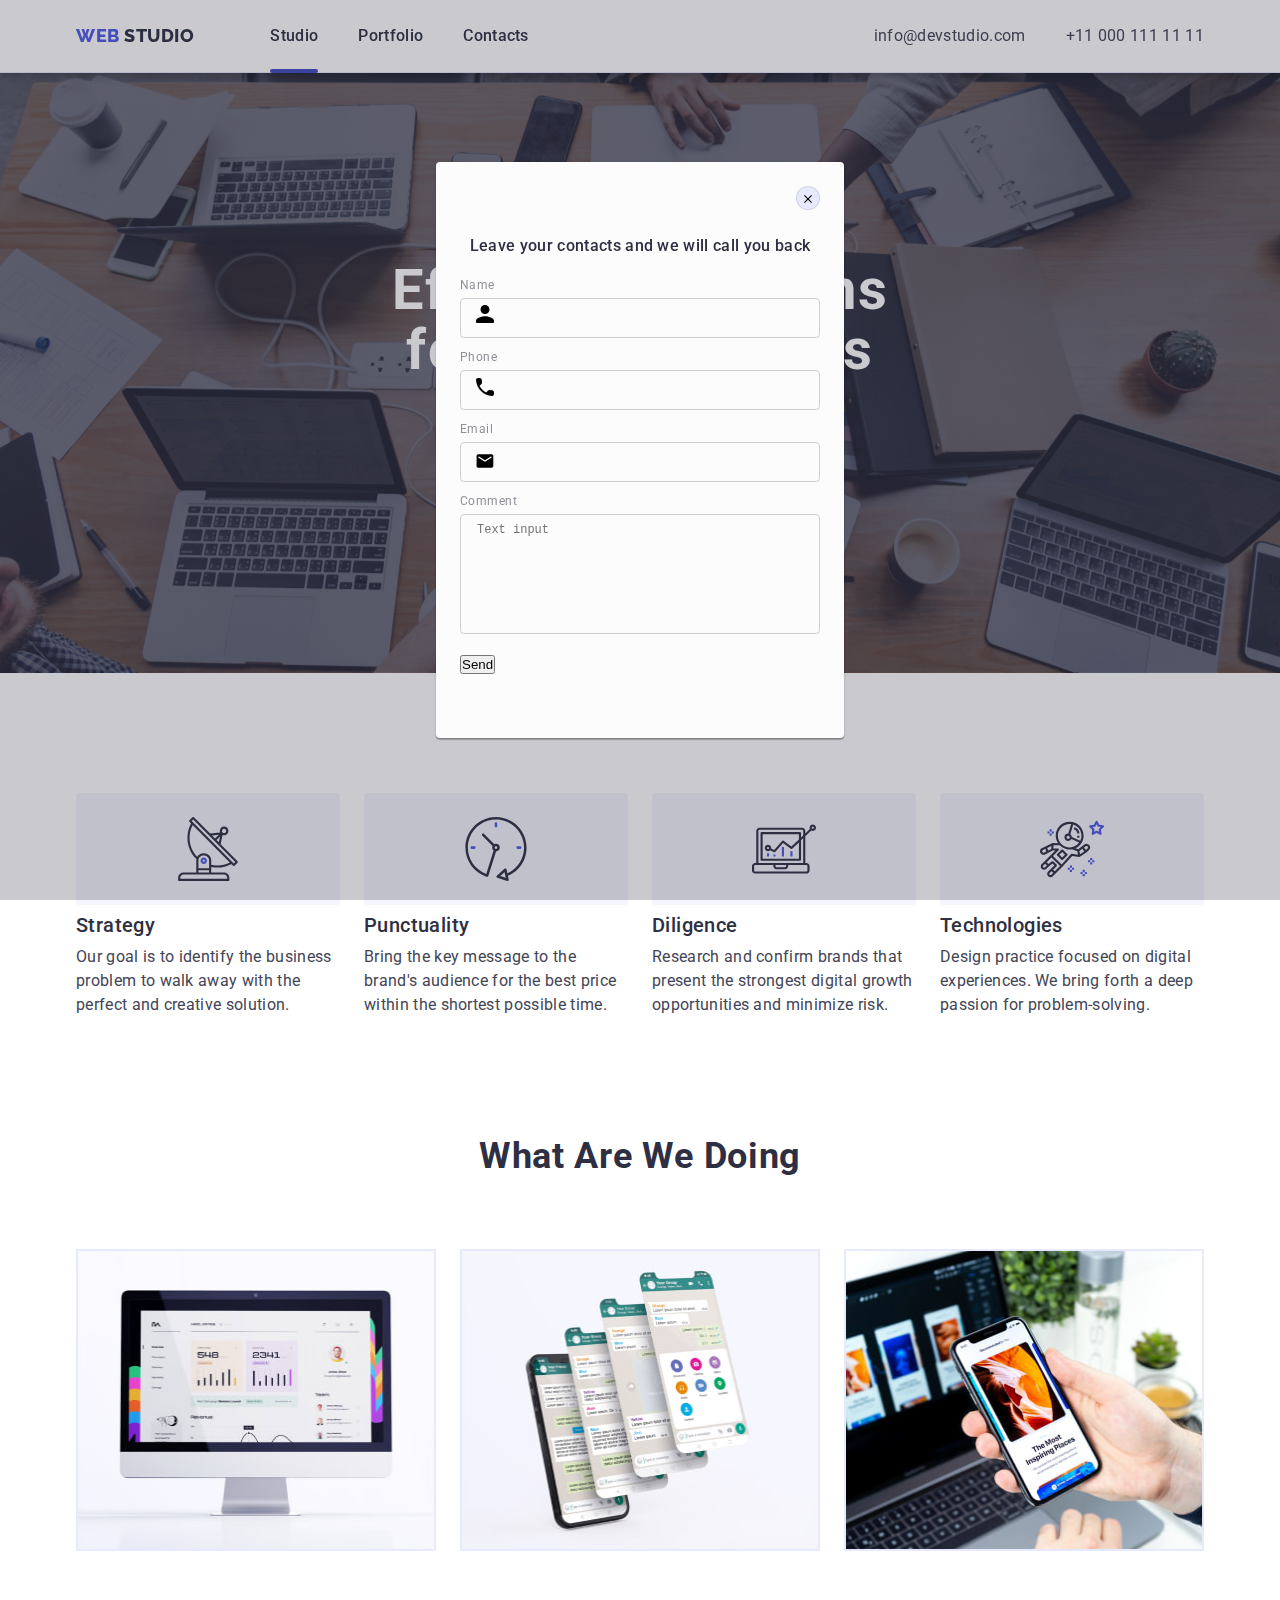
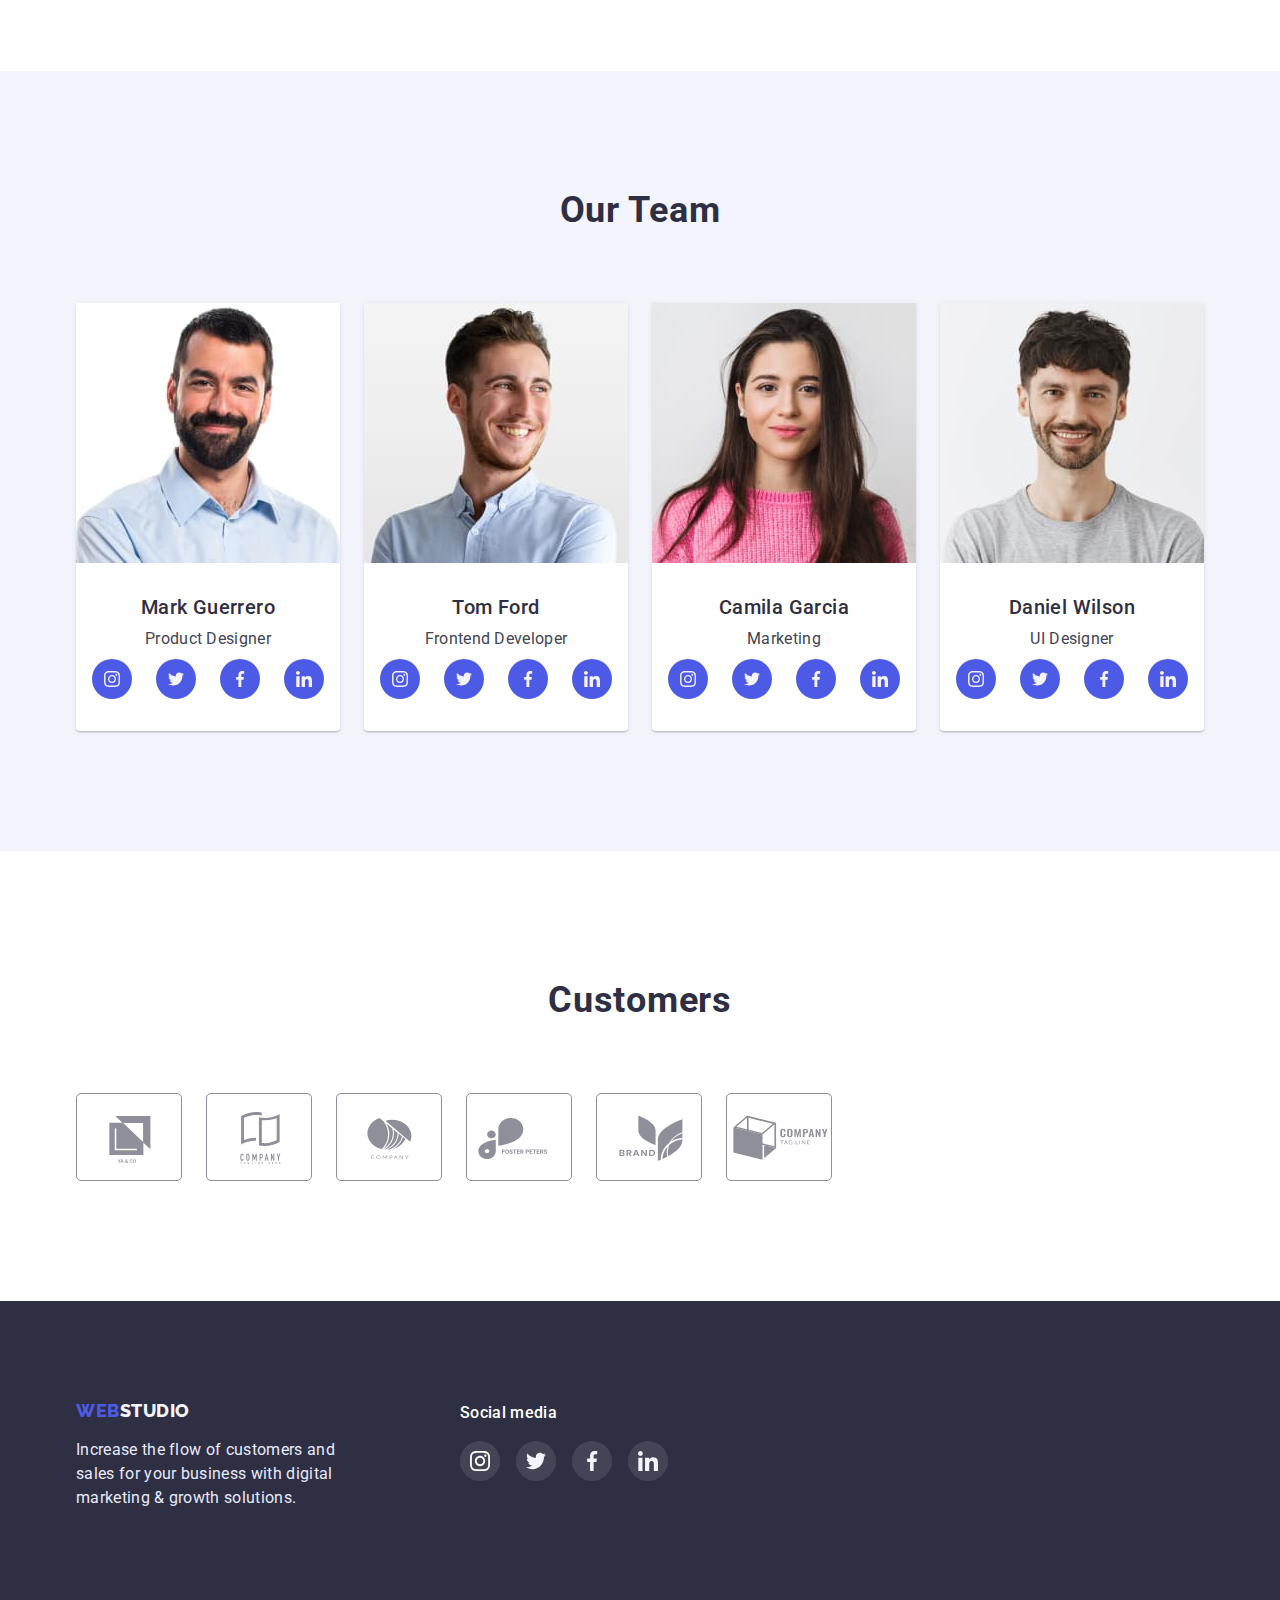
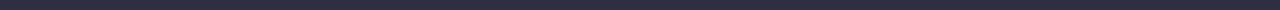
==== commit 3e401c8b: "etrter" ====
--- a/index.html
+++ b/index.html
@@ -418,37 +418,43 @@
             </button>
             <p class="modal-title">Leave your contacts and we will call you back</p>
             <form class="modal-form">
-                <label for="" class="modal-label-name">
-                    <span class="modal-label-text">Name</span>
-                    <span class="input-icon-box">
-                        <input type="text" class="modal-input" required>
-                        <svg viewBox="0 0 32 32" width="12" height="12" class="input-icon">
-                            <use href=""></use>
+                <label> 
+                    <span class="input-text">
+                        Name
+                    </span> 
+                    <span class="input-wrap">
+                        <input type="text" name="name" class="modal-input" required>
+                        <svg class="input-icon-name" width="18" height="18">
+                            <use href="./image/icon.svg#icon-name-1"></use>
                         </svg>
                     </span>
                 </label>
-            <label for="" class="modal-label">
-                <span class="modal-label-text">Phone</span>
-                <span class="input-icon-box">
-                    <input type="text" class="modal-input" required>
-                    <svg viewBox="0 0 32 32" width="12" height="12" class="input-icon">
-                        <use href=""></use>
-                    </svg>
-                </span>
-            </label>
-            <label for="" class="modal-label">
-                <span class="modal-label-text">Email</span>
-                <span class="input-icon-box">
-                    <input type="text" class="modal-input" required>
-                    <svg viewBox="0 0 32 32" width="12" height="12" class="input-icon">
-                        <use href=""></use>
-                    </svg>
-                </span>
-            </label>
-            <label for="" class="modal-label">
-                <span class="modal-label-text">Comment</span>
-                <textarea class="modal-comment" name="comment" id="" cols="30" rows="5" placeholder="Text input"></textarea>
-            </label>
+                <label>
+                    <span class="input-text">Phone</span>
+                    <span class="input-wrap">
+                        <input type="tel" name="phone" class="modal-input" required>
+                        <svg class="input-icon" width="18" height="18">
+                            <use href="./image/icon.svg#icon-tel-1"></use>
+                        </svg>
+                    </span>
+                </label>
+                <div class="modal-field">
+                    <label for="user-email" class="input-text">
+                        Email
+                    </label>
+                    <div class="input-wrap">
+                        <input type="text" name="email" class="modal-input" id="user-email" required>
+                        <svg class="input-icon" width="18" height="18">
+                            <use href="./image/icon.svg#icon-email-1"></use>
+                        </svg>
+                    </div>
+                    <label for="user-text"> 
+                        <span class="input-text">
+                            Comment
+                        </span>
+                        <textarea name="user-text" id="user-text" class="modal-comm" placeholder="Text input"></textarea>
+                    </label>
+                </div>
                 <button type="submit">Send</button>
             </form>
         </div>
--- a/css/style.css
+++ b/css/style.css
@@ -781,39 +781,13 @@
 
 .modal-title {
     font-weight: 500;
-    font-size: 16px;
-    line-height: 1.5;
-    text-align: center;
-    letter-spacing: 0.02em;
-    color: #2e2f42;
-    margin-bottom: 14px;
-}
-
-.modal-form {}
-
-.modal-label-name {
-    font-weight: 400;
-    font-size: 12px;
-    line-height: 1.33;
-    letter-spacing: 0.04em;
-    color: #8e8f99;
-}
-
-.modal-lable-text {
-    display: block;
-    margin-bottom: 4px;
-}
-
-.input-icon-box {
-    position: relative;
-}
-
-.modal-label {
-    font-weight: 400;
-    font-size: 12px;
-    line-height: 1.17;
-    letter-spacing: 0.01em;
-    color: #8e8f99;
+        font-size: 16px;
+        line-height: 1.5;
+        text-align: center;
+        letter-spacing: 0.02em;
+        color: #2E2F42;
+        margin-top: 24px;
+        margin-bottom: 16px;
 }
 
 .modal-input {
@@ -824,24 +798,66 @@
     border-radius: 4px;
     margin-bottom: 8px;
     padding-left: 38px;
-    outline-color: #4d5ae5;
-transition: border-color 250ms cubic-bezier(0.4, 0, 0.2, 1), fill 250ms cubic-bezier(0.4, 0, 0.2, 1);
-}
-
-.modal-comment {
-width: 100%;
-height: 120px;
-padding-top: 8px;
-padding-left: 16px;
-padding-right: 16px;
-background-color: transparent;
-border: 1px solid rgba(33, 33, 33, 0.2);
-outline-color: #4d5ae5;
-border-radius: 4px;
-margin-bottom: 16px;
-resize: none;
-}
-
-.modal-comment::placeholder {
-    margin-top: 8px;
+    outline: none;
+}
+
+.modal-input:focus {
+    border-color:var(--pressed-state-color) ;
+}
+
+.modal-input:focus + .input-icon {
+    fill:var(--pressed-state-color) ;
+}
+
+.modal-input:focus+ .input-icon-name {
+    fill: var(--pressed-state-color);
+}
+
+.modal-field {
+}
+
+.input-text {
+    display: inline-block;
+    margin-bottom: 4px;
+    font-weight: 400;
+        font-size: 12px;
+        line-height: 1.33;
+        letter-spacing: 0.04em;
+        color: #8E8F99;
+}
+
+.input-wrap {
+    position: relative;
+}
+
+.input-icon-name {
+    position: absolute;
+    left: 16px;
+    top: 12%;
+    transform: translateY(-50%);
+}
+
+.input-icon {
+    position: absolute;
+    left: 16px;
+    top: 40%;
+    transform: translateY(-50%);
+}
+
+.modal-comm {
+    width: 100%;
+        height: 120px;
+        padding-top: 8px;
+        padding-left: 16px;
+        padding-right: 16px;
+        background-color: transparent;
+        border: 1px solid rgba(33, 33, 33, 0.2);
+        outline-color: #4d5ae5;
+        border-radius: 4px;
+        margin-bottom: 16px;
+        resize: none;
+}
+
+.modal-comm::placeholder {
+    font-size: 12px;
 }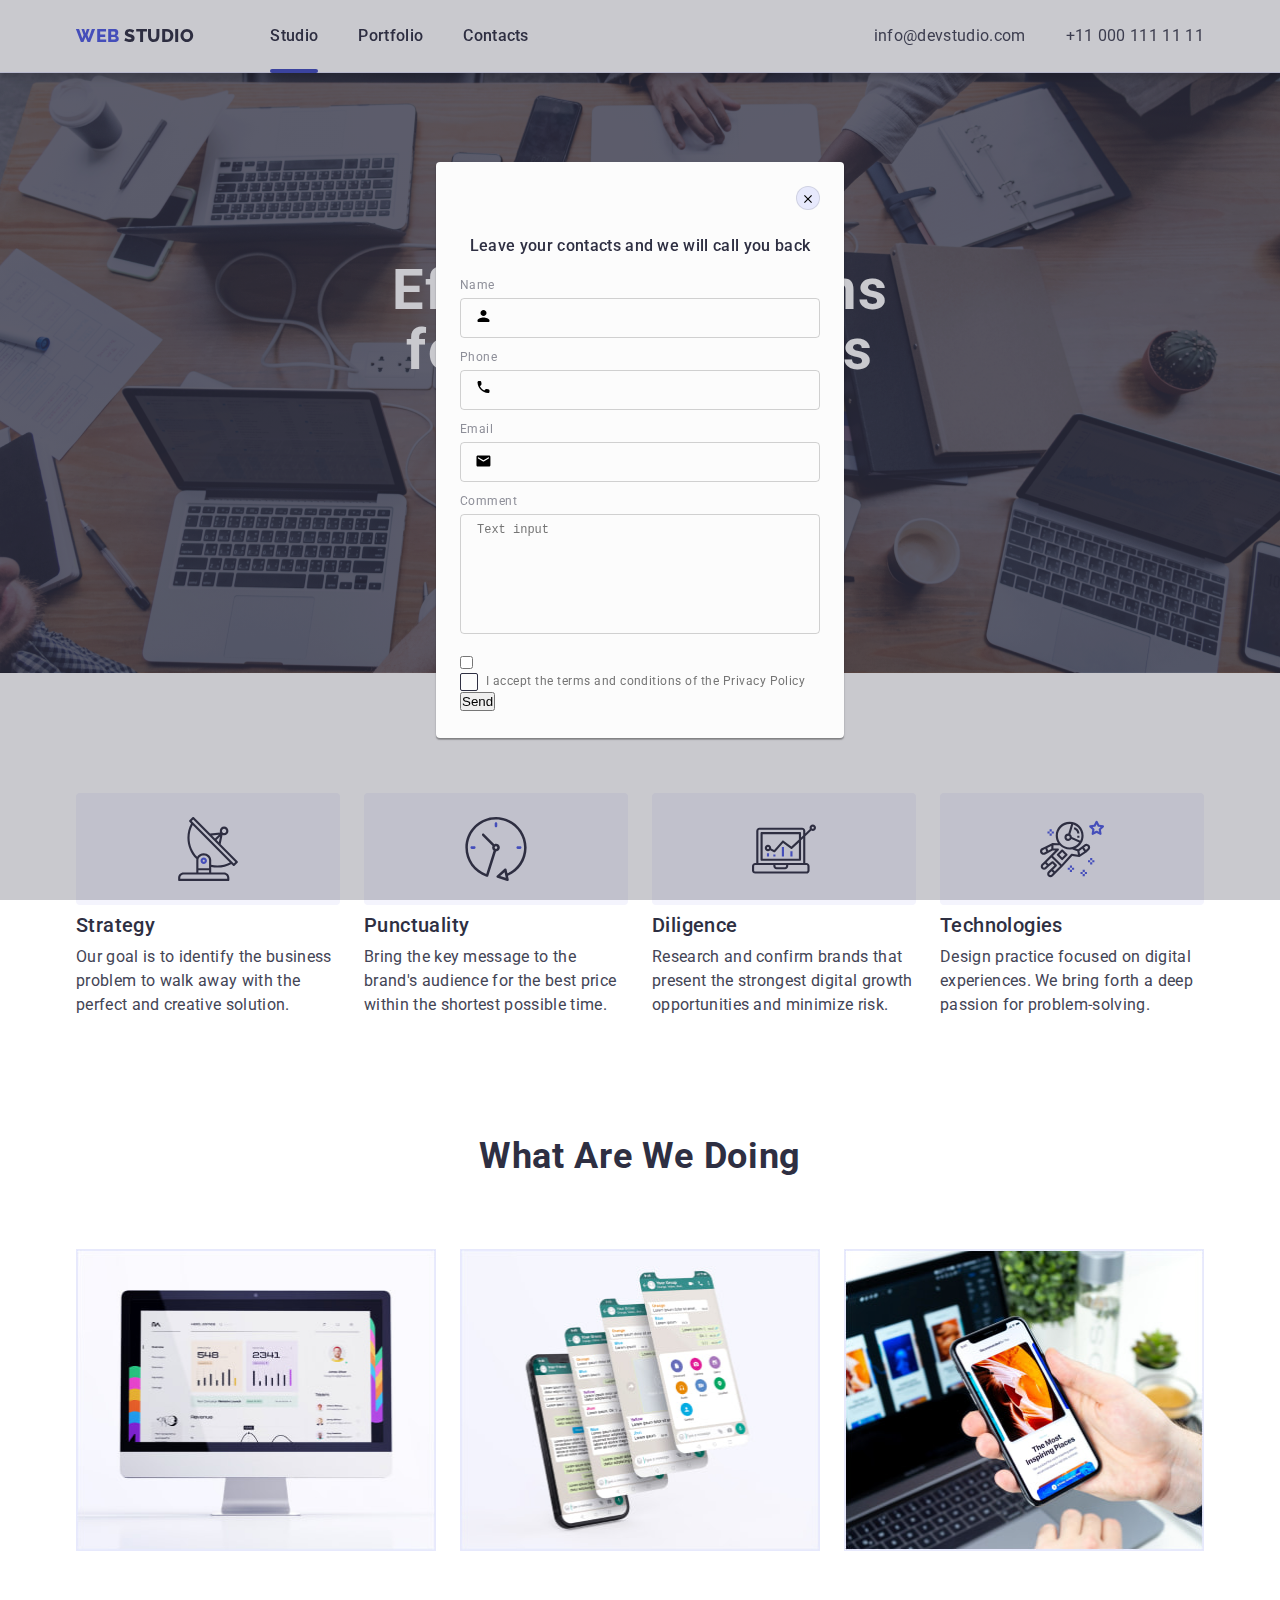
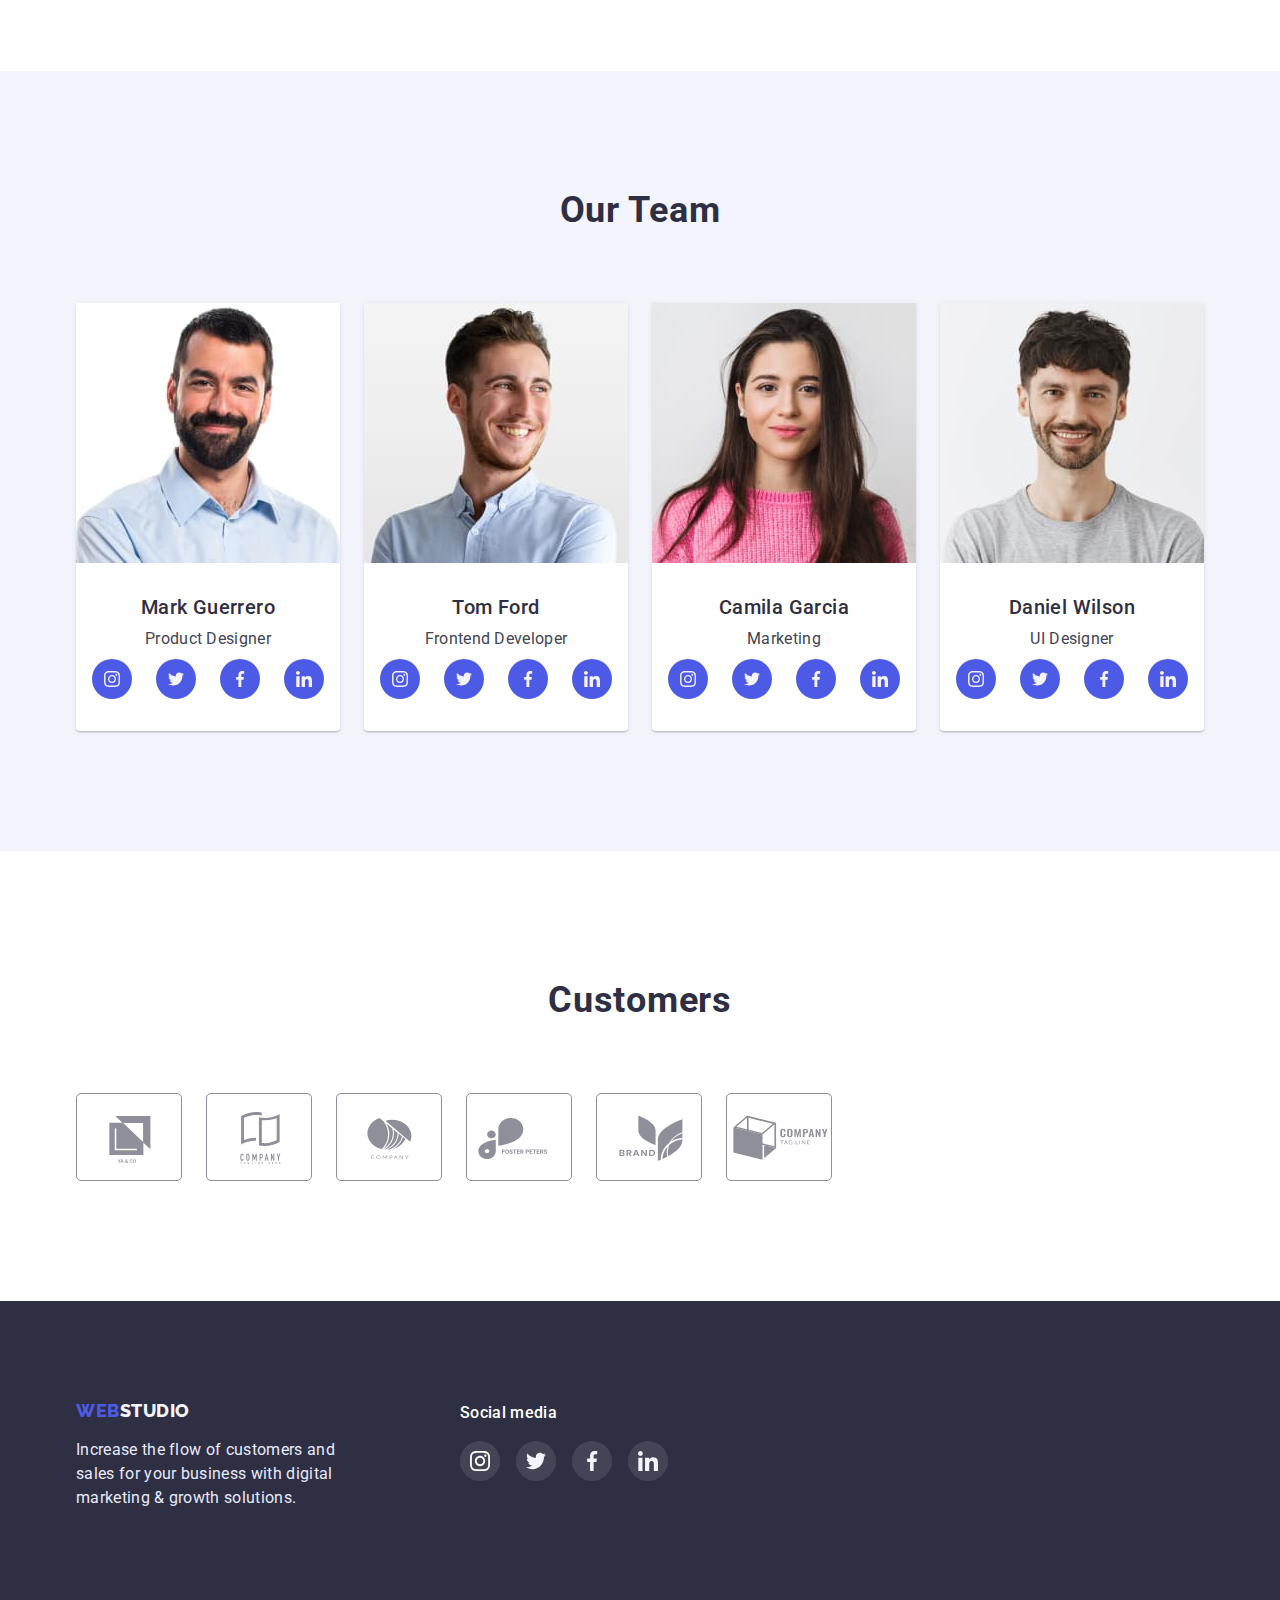
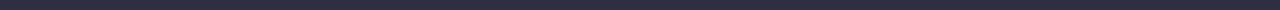
==== commit d5e56412: "aa" ====
--- a/index.html
+++ b/index.html
@@ -424,7 +424,7 @@
                     </span> 
                     <span class="input-wrap">
                         <input type="text" name="name" class="modal-input" required>
-                        <svg class="input-icon-name" width="18" height="18">
+                        <svg class="input-icon-name" width="15" height="12">
                             <use href="./image/icon.svg#icon-name-1"></use>
                         </svg>
                     </span>
@@ -433,7 +433,7 @@
                     <span class="input-text">Phone</span>
                     <span class="input-wrap">
                         <input type="tel" name="phone" class="modal-input" required>
-                        <svg class="input-icon" width="18" height="18">
+                        <svg class="input-icon" width="15" height="12">
                             <use href="./image/icon.svg#icon-tel-1"></use>
                         </svg>
                     </span>
@@ -444,7 +444,7 @@
                     </label>
                     <div class="input-wrap">
                         <input type="text" name="email" class="modal-input" id="user-email" required>
-                        <svg class="input-icon" width="18" height="18">
+                        <svg class="input-icon" width="15" height="12">
                             <use href="./image/icon.svg#icon-email-1"></use>
                         </svg>
                     </div>
@@ -454,6 +454,15 @@
                         </span>
                         <textarea name="user-text" id="user-text" class="modal-comm" placeholder="Text input"></textarea>
                     </label>
+                    <div>
+                        <input 
+                        type="checkbox" 
+                        name="privacy" 
+                        id="privacy" 
+                        value="tru" 
+                        class="input-check">
+                        <label for="privacy" class="check-text">I accept the terms and conditions of the Privacy Policy</label>
+                    </div>
                 </div>
                 <button type="submit">Send</button>
             </form>
--- a/css/style.css
+++ b/css/style.css
@@ -833,7 +833,7 @@
 .input-icon-name {
     position: absolute;
     left: 16px;
-    top: 12%;
+    top: 15%;
     transform: translateY(-50%);
 }
 
@@ -860,4 +860,24 @@
 
 .modal-comm::placeholder {
     font-size: 12px;
+}
+
+.check-text {
+    font-weight: 400;
+        font-size: 12px;
+        line-height: 1.33;
+        letter-spacing: 0.04em;
+        color: #757575;
+        display: flex;
+        align-items: center;
+}
+
+.check-text::before {
+    content: "";
+    width: 16px;
+    height: 16px;
+    border: 1.25px solid #2E2F42;
+    border-radius: 2px;
+    display: block;
+    margin-right: 8px;
 }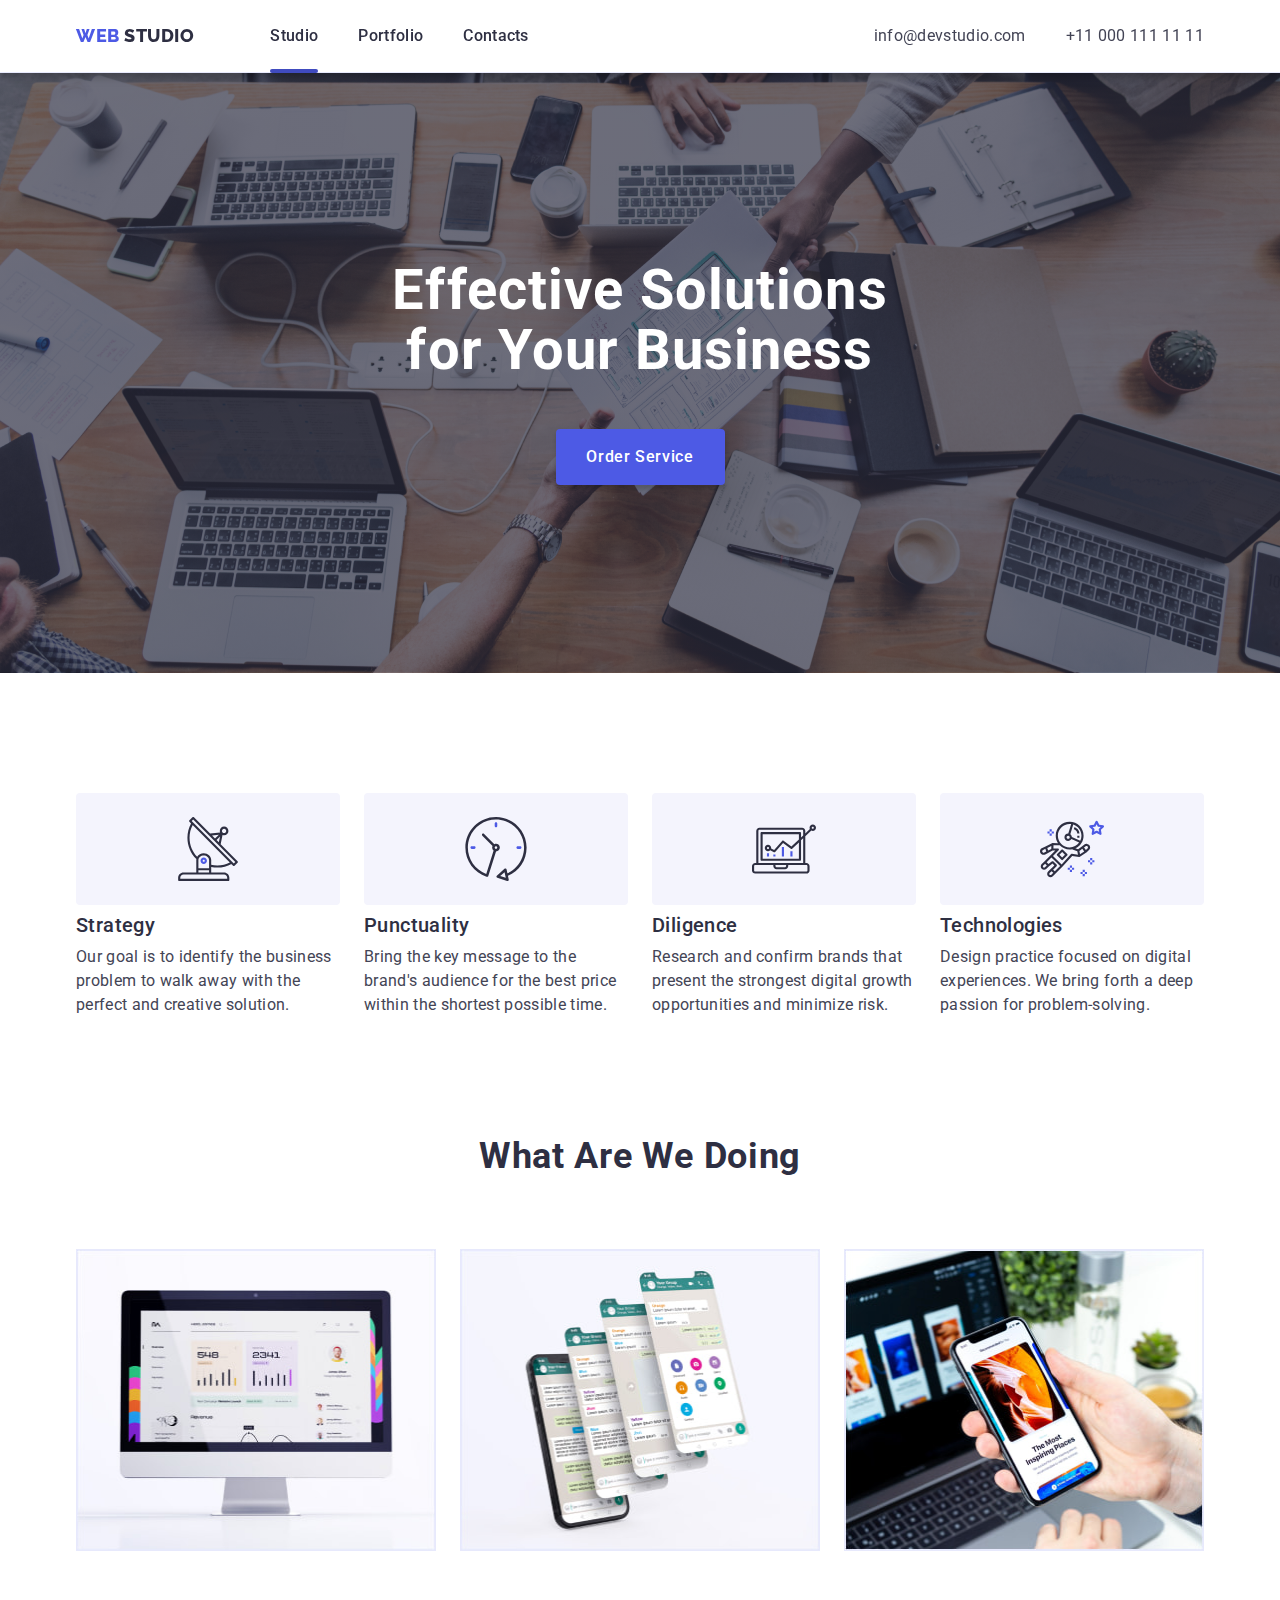
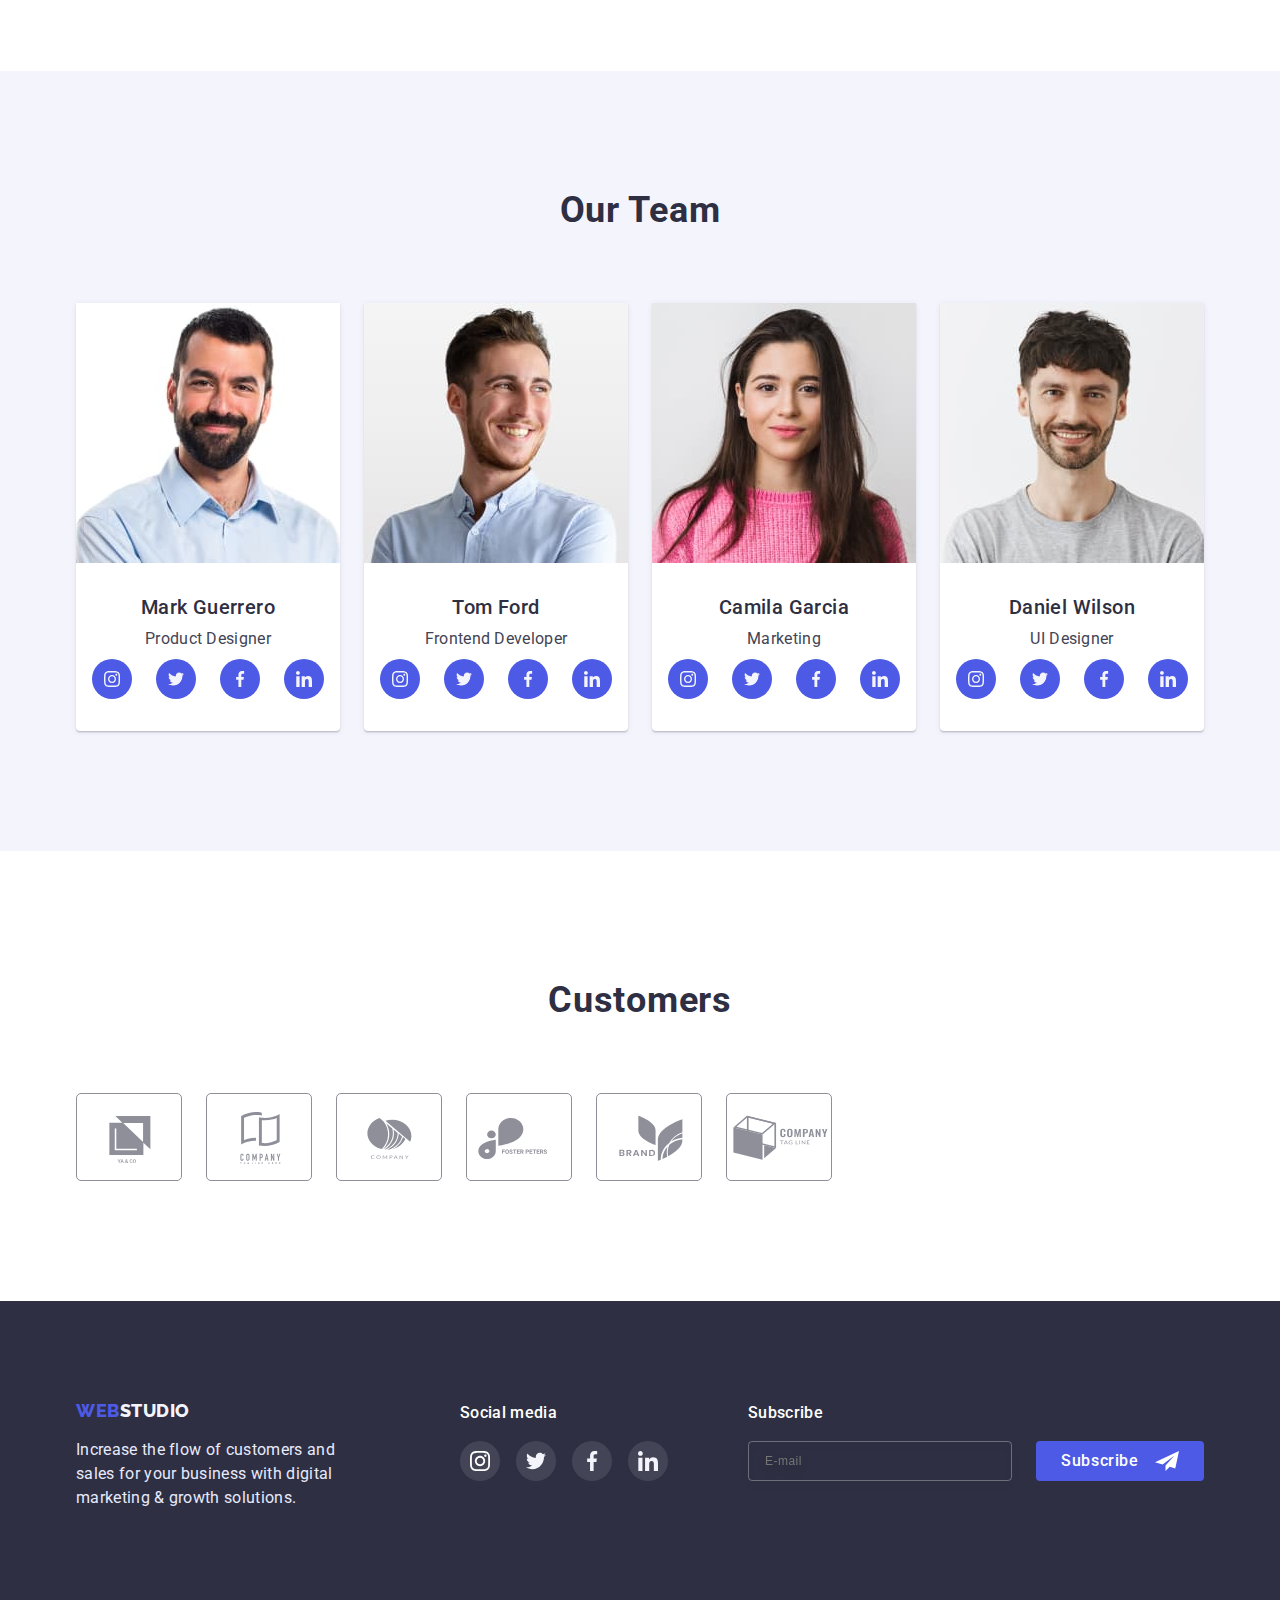
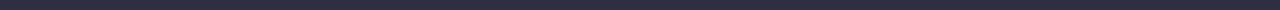
==== commit 4b0e3893: "end" ====
--- a/index.html
+++ b/index.html
@@ -407,9 +407,25 @@
                     </li>
                 </ul>
             </div>
+            <div class="subscribe-form-box">
+                <p class="subscribe-form-title">Subscribe</p>
+                <form class="subscribe-form">
+                    <label class="subscribe-label">
+                        <input type="text" class="subscribe-input" placeholder="E-mail" required>
+                    </label>
+                    <button type="submit" class="btn-subscribe">
+                        Subscribe
+                        <span>
+                            <svg class="subscribe-svg" width="24" height="24">
+                                <use href="./image/icon.svg#icon-tg"></use>
+                            </svg>
+                        </span>
+                    </button>
+                </form>
+            </div>
         </div>
     </footer>
-    <div class="backdrop " data-modal>
+    <div class="backdrop is-hidden" data-modal>
         <div class="modal">
             <button type="button" class="modal-close" data-modal-close>
                 <svg class="hero-close-btn" width="8" height="8">
@@ -460,11 +476,17 @@
                         name="privacy" 
                         id="privacy" 
                         value="tru" 
-                        class="input-check">
-                        <label for="privacy" class="check-text">I accept the terms and conditions of the Privacy Policy</label>
+                        class="input-check visual-hidden">
+                        <label for="privacy" class="check-text"> 
+                          <span>I accept the terms and conditions of the
+                            <a href="" class="link-privacy">Privacy Policy</a>
+                          </span> 
+                        
+                        </label>
                     </div>
                 </div>
-                <button type="submit">Send</button>
+                    <button type="submit" class="modal-send"> <span class="modal-send-text">Send</span>
+                    </button>
             </form>
         </div>
     </div>
--- a/css/style.css
+++ b/css/style.css
@@ -799,6 +799,8 @@
     margin-bottom: 8px;
     padding-left: 38px;
     outline: none;
+    transition: border-color 250ms cubic-bezier(0.4, 0, 0.2, 1), fill 250ms cubic-bezier(0.4, 0, 0.2, 1);
+
 }
 
 .modal-input:focus {
@@ -854,8 +856,8 @@
         border: 1px solid rgba(33, 33, 33, 0.2);
         outline-color: #4d5ae5;
         border-radius: 4px;
-        margin-bottom: 16px;
         resize: none;
+        transition: border-color 250ms cubic-bezier(0.4, 0, 0.2, 1), fill 250ms cubic-bezier(0.4, 0, 0.2, 1);
 }
 
 .modal-comm::placeholder {
@@ -870,6 +872,7 @@
         color: #757575;
         display: flex;
         align-items: center;
+        margin-bottom: 24px;
 }
 
 .check-text::before {
@@ -880,4 +883,128 @@
     border-radius: 2px;
     display: block;
     margin-right: 8px;
+    transition: transform 250ms cubic-bezier(0.4, 0, 0.2, 1);
+}
+
+.input-check:checked + .check-text::before {
+    background-color: #4D5AE5;
+    background-image: url(../image/check.svg);
+    background-repeat: no-repeat;
+    background-position: center;
+}
+
+.link-privacy {
+    color: var(--pressed-state-color);
+    cursor: pointer;
+}
+
+.modal-send-div {
+    display: flex;
+    margin: auto;
+}
+
+.modal-send {
+display: block;
+width: 169px;
+margin: 0 auto;
+padding: 16px 32px;
+align-self: center;
+font-size: 16px;
+background-color: var(--pressed-state-color);
+cursor: pointer;
+box-shadow: 0px 4px 4px rgb(0 0 0 / 15%);
+border-radius: 4px;
+border: 1px solid transparent;
+transition: background-color 250ms cubic-bezier(0.4, 0, 0.2, 1);
+}
+
+.modal-send:hover, .modal-send:focus {
+    background-color: var(--button-hover-color);
+}
+
+.modal-send-text {
+font-weight: 500;
+font-size: 16px;
+line-height: 1.5;
+align-items: center;
+text-align: center;
+letter-spacing: 0.04em;
+color: #FFFFFF;
+}
+
+.subscribe-form-box {
+    width: 453px;
+    height: 80px;
+    margin-left: 80px;
+    justify-content: center;
+    align-items: center;
+}
+
+.subscribe-form-title {
+display: flex;
+font-family: 'Roboto';
+font-weight: 500;
+font-size: 16px;
+line-height: 1.5;
+letter-spacing: 0.02em;
+color: #FFFFFF;
+margin-bottom: 16px;
+}
+
+.subscribe-form {
+    display: flex;
+}
+
+.subscribe-label {
+}
+
+.subscribe-input {
+    font-weight: 400;
+    font-size: 12px;
+    line-height: 1.5;
+    letter-spacing: 0.04em;
+    color: rgba(255, 255, 255, 0.6);
+        width: 264px;
+            height: 40px;
+            border: 1px solid rgba(255, 255, 255, 0.3);
+            filter: drop-shadow(0px 4px 4px rgba(0, 0, 0, 0.15));
+            border-radius: 4px;
+            padding-left: 16px;
+            background-color: transparent;
+}
+
+.btn-subscribe {
+display: flex;
+    padding: 8px 24px;
+    height: 40px;
+    margin-left: 24px;
+    flex-direction: row;
+    justify-content: center;
+    align-items: center;
+    background: #4d5ae5;
+    color: #ffffff;
+    fill: #ffffff;
+    border-radius: 4px;
+    font-family: "Roboto";
+    font-style: normal;
+    font-weight: 500;
+    font-size: 16px;
+    line-height: 1.5;
+    text-align: center;
+    letter-spacing: 0.04em;
+    cursor: pointer;
+    border: 1px solid transparent;
+    transition: background-color 250ms cubic-bezier(0.4, 0, 0.2, 1);
+}
+
+.btn-subscribe:hover, .btn-subscribe:focus {
+    background-color: var(--button-hover-color);
+}
+
+.btn-subscribe span {
+    margin-left: 16px;
+    margin-top: 8px;
+}
+
+.subscribe-svg {
 }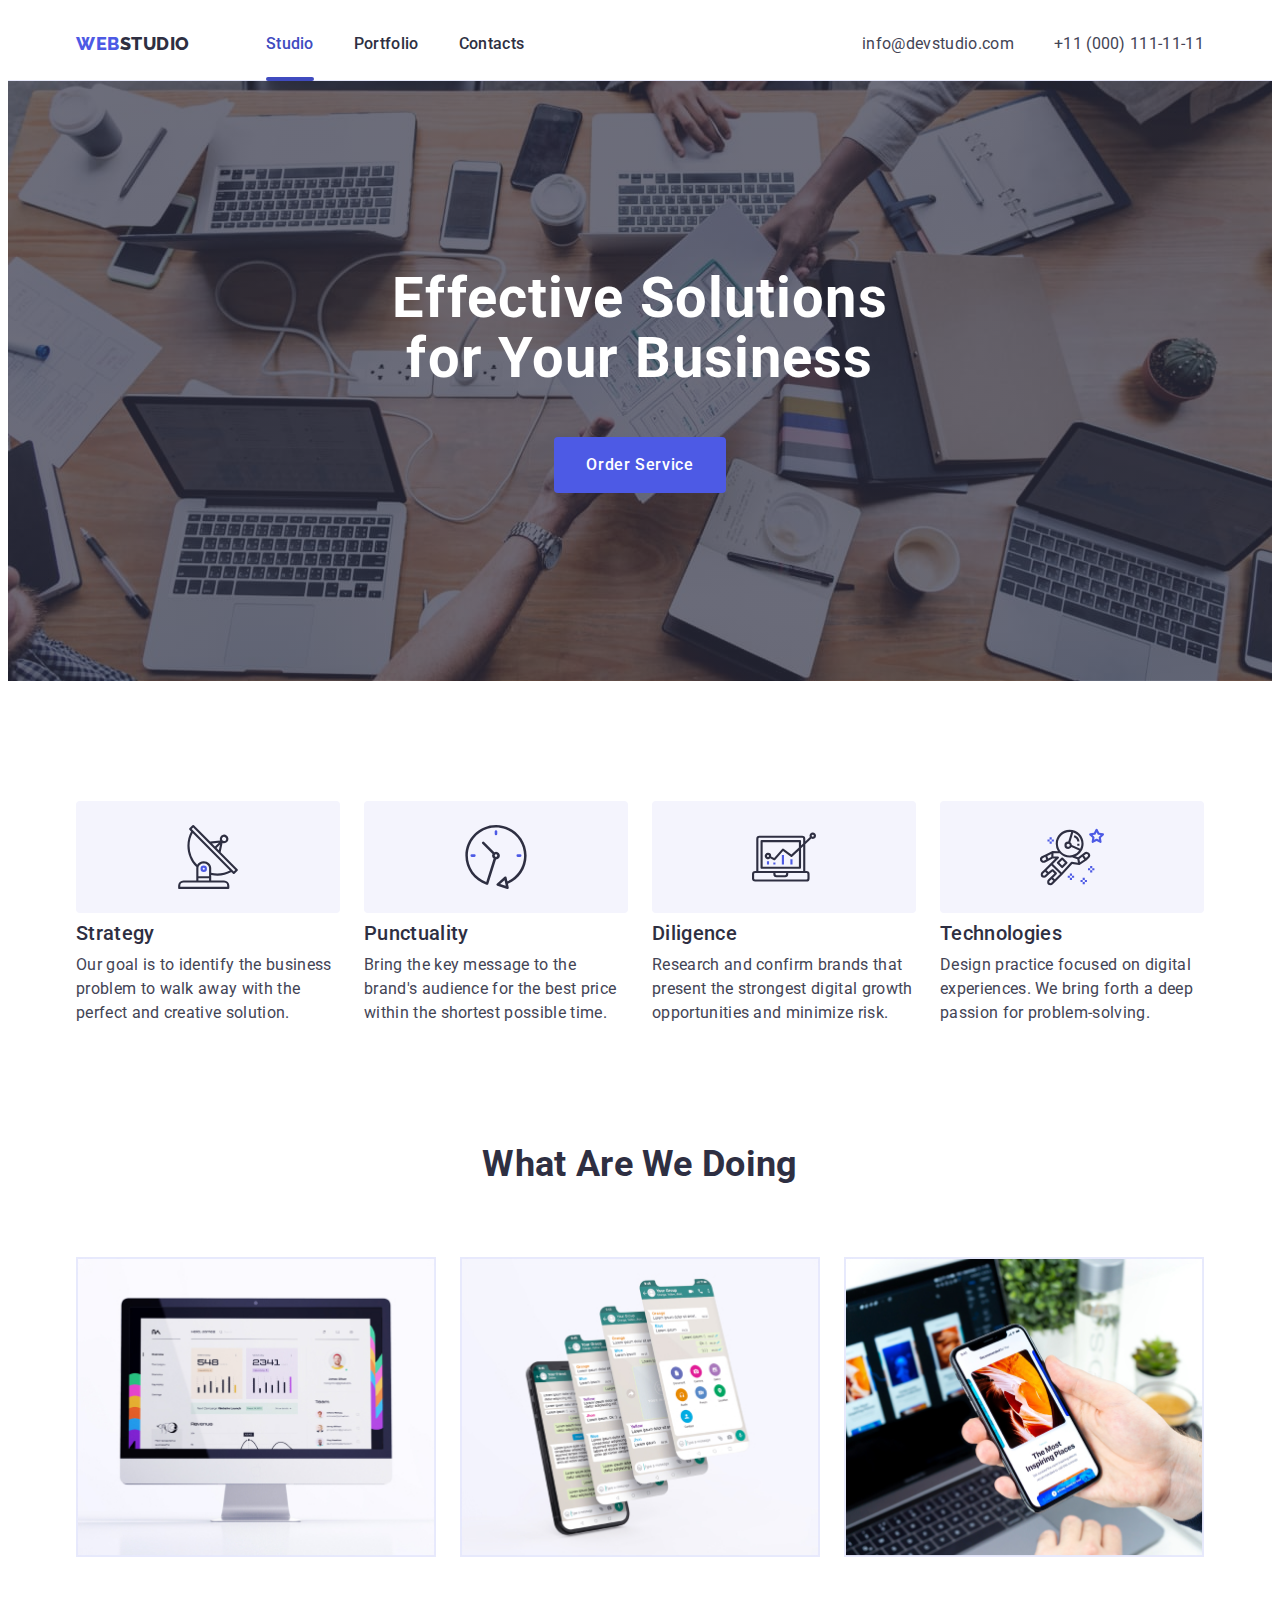
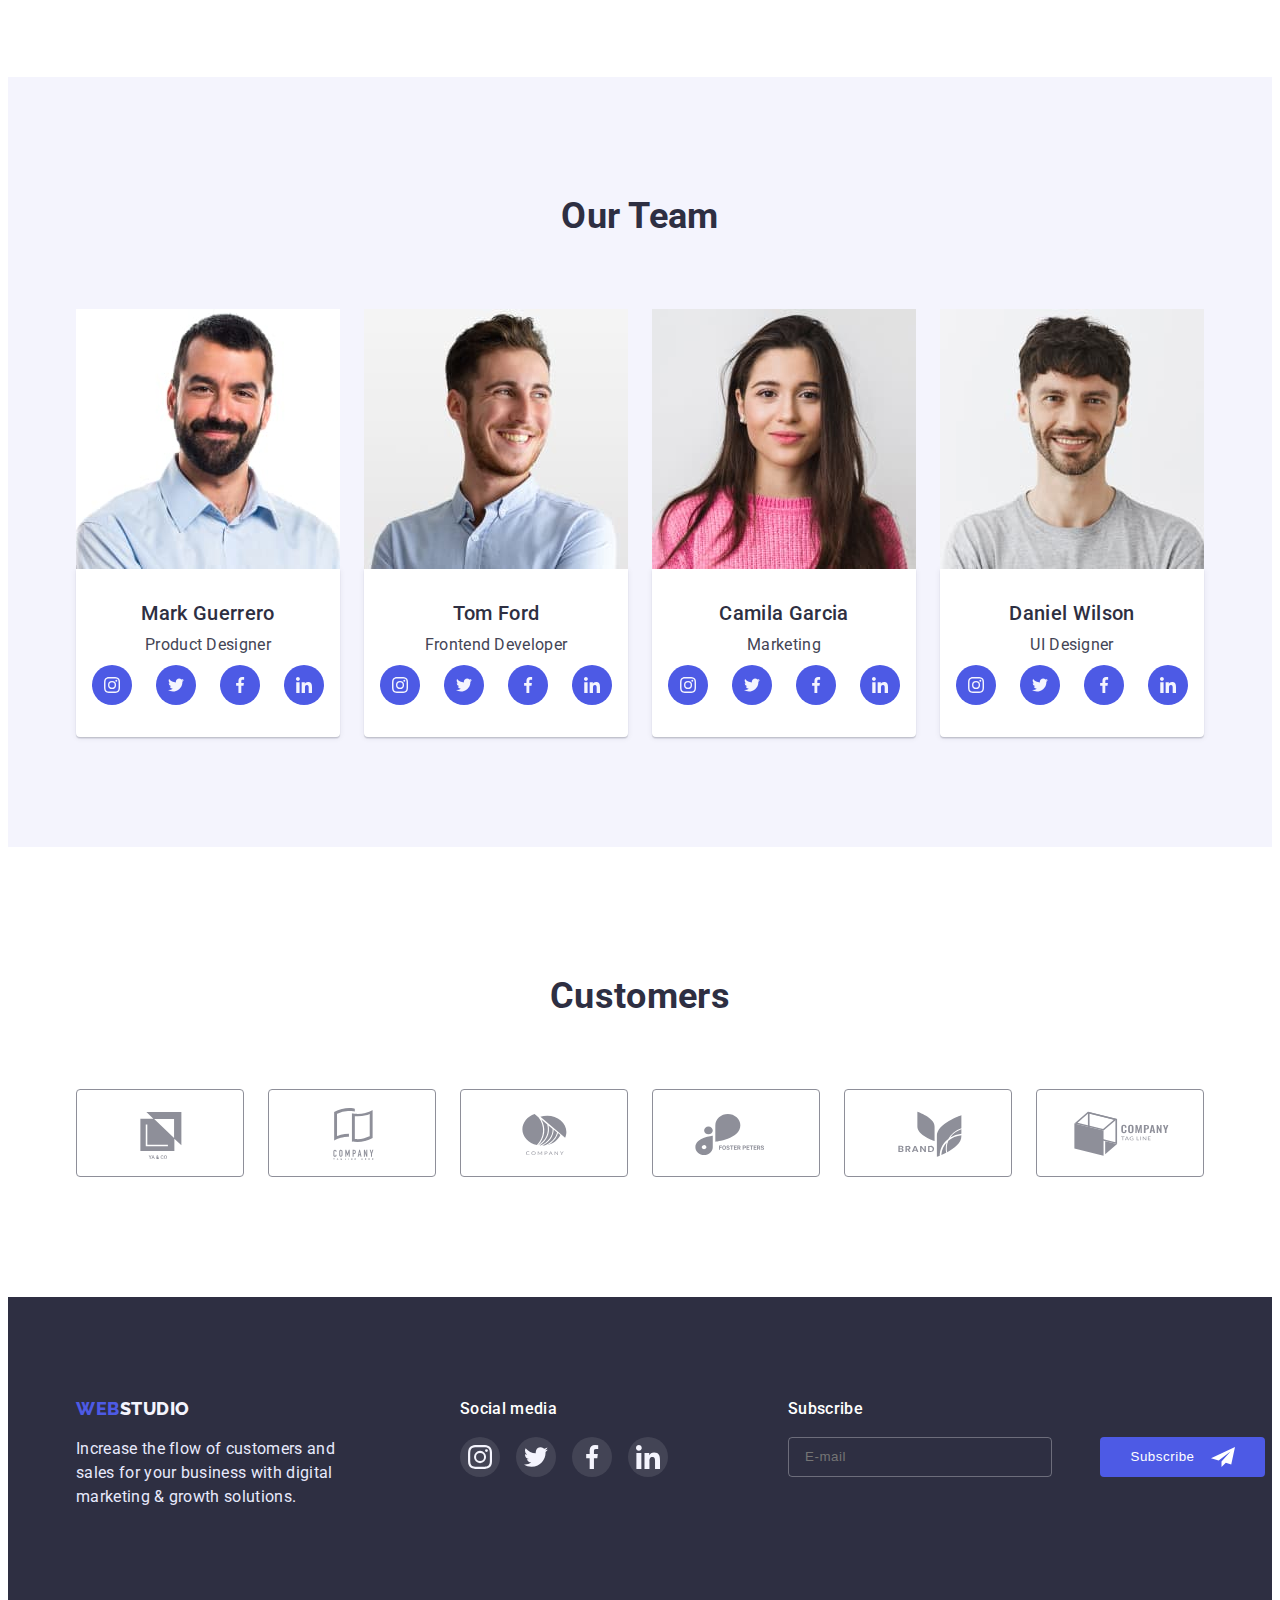
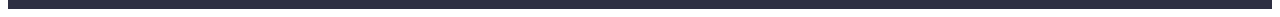
==== commit 6e6d05a2: "edit code" ====
--- a/index.html
+++ b/index.html
@@ -1,500 +1,532 @@
 <!DOCTYPE html>
 <html lang="en">
-
-<head>
-    <meta charset="UTF-8">
-    <meta http-equiv="X-UA-Compatible" content="IE=edge">
-    <meta name="viewport" content="width=device-width, initial-scale=1.0">
+  <head>
+    <meta charset="UTF-8" />
+    <meta http-equiv="X-UA-Compatible" content="IE=edge" />
+    <meta name="viewport" content="width=device-width, initial-scale=1.0" />
+    <title>Document</title>
     <link rel="preconnect" href="https://fonts.googleapis.com" />
     <link rel="preconnect" href="https://fonts.gstatic.com" crossorigin />
-    <link href="https://fonts.googleapis.com/css2?family=Raleway:wght@800&family=Roboto:wght@400;500&display=swap"
-        rel="stylesheet" />
-    <link rel="stylesheet" href="https://cdnjs.cloudflare.com/ajax/libs/modern-normalize/1.1.0/modern-normalize.min.css"
-        integrity="sha512-wpPYUAdjBVSE4KJnH1VR1HeZfpl1ub8YT/NKx4PuQ5NmX2tKuGu6U/JRp5y+Y8XG2tV+wKQpNHVUX03MfMFn9Q=="
-        crossorigin="anonymous" referrerpolicy="no-referrer" />
-    <link rel="stylesheet" href="https://cdnjs.cloudflare.com/ajax/libs/animate.css/4.1.1/animate.min.css" />
-    <link href="https://unpkg.com/aos@2.3.1/dist/aos.css" rel="stylesheet">
-    <link rel="stylesheet" href="css/style.css" />
-    <title>Web Studio</title>
-</head>
-
-<body>
-
+    <link
+      href="https://fonts.googleapis.com/css2?family=Raleway:wght@800&family=Roboto:wght@400;500;700;900&display=swap"
+      rel="stylesheet"
+    />
+    <link
+      rel="stylesheet"
+      href="https://cdnjs.cloudflare.com/ajax/libs/modern-normalize/1.1.0/modern-normalize.min.css"
+      integrity="sha512-wpPYUAdjBVSE4KJnH1VR1HeZfpl1ub8YT/NKx4PuQ5NmX2tKuGu6U/JRp5y+Y8XG2tV+wKQpNHVUX03MfMFn9Q=="
+      crossorigin="anonymous"
+      referrerpolicy="no-referrer"
+    />
+    <link rel="stylesheet" href="./css/styles.css" />
+  </head>
+  <body>
     <header class="header">
+      <div class="container">
+        <nav class="navigation">
+          <a class="logo" href="/">Web<span class="studio-nav">Studio</span></a>
+          <ul class="list-nav list">
+            <li class="item"><a href="" class="link current">Studio</a></li>
+            <li class="item">
+              <a href="./portfolio.html" class="link">Portfolio</a>
+            </li>
+            <li class="item"><a href="" class="link">Contacts</a></li>
+          </ul>
+        </nav>
+
+        <ul class="header-list list">
+          <li class="item">
+            <a class="contact link" href="mailto:info@devstudio.com"
+              >info@devstudio.com</a
+            >
+          </li>
+          <li class="item">
+            <a class="contact link" href="tel:+110001111111"
+              >+11 (000) 111-11-11</a
+            >
+          </li>
+        </ul>
+      </div>
+    </header>
+
+    <main>
+      <section class="hero">
         <div class="container">
-            <nav class="header-navigation">
-                <a class="header-logo link" href="./index.html">
-                    <span class="web">WEB</span>
-                    <span class="studio_logo">STUDIO</span>
-                </a>
-                <ul class="header-list list">
-                    <li class="header-item">
-                        <a class="header-link link current" href="./index.html">
-                            Studio</a>
-                    </li>
-                    <li class="header-item">
-                        <a class="header-link link" href="./portfolio.html">
-                            Portfolio</a>
-                    </li>
-                    <li class="header-item">
-                        <a class="header-link link" href="">
-                            Contacts</a>
-                    </li>
+          <h1 class="title">Effective Solutions for Your Business</h1>
+          <button class="btn" type="button" data-modal-open>
+            Order Service
+          </button>
+        </div>
+      </section>
+
+      <section class="section">
+        <div class="container">
+          <h2 hidden>Priorities</h2>
+          <ul class="list">
+            <li class="item">
+              <div class="thumb">
+                <svg class="thumb-icon" width="64" height="64">
+                  <use href="./images/icons.svg#icon-antenna"></use>
+                </svg>
+              </div>
+              <h3 class="title">Strategy</h3>
+              <p class="text">
+                Our goal is to identify the business problem to walk away with
+                the perfect and creative solution.
+              </p>
+            </li>
+            <li class="item">
+              <div class="thumb">
+                <svg class="thumb-icon" width="64" height="64">
+                  <use href="./images/icons.svg#icon-clock"></use>
+                </svg>
+              </div>
+              <h3 class="title">Punctuality</h3>
+              <p class="text">
+                Bring the key message to the brand's audience for the best price
+                within the shortest possible time.
+              </p>
+            </li>
+            <li class="item">
+              <div class="thumb">
+                <svg class="thumb-icon" width="64" height="64">
+                  <use href="./images/icons.svg#icon-diagram"></use>
+                </svg>
+              </div>
+              <h3 class="title">Diligence</h3>
+              <p class="text">
+                Research and confirm brands that present the strongest digital
+                growth opportunities and minimize risk.
+              </p>
+            </li>
+            <li class="item">
+              <div class="thumb">
+                <svg class="thumb-icon" width="64" height="64">
+                  <use href="./images/icons.svg#icon-astronaut"></use>
+                </svg>
+              </div>
+              <h3 class="title">Technologies</h3>
+              <p class="text">
+                Design practice focused on digital experiences. We bring forth a
+                deep passion for problem-solving.
+              </p>
+            </li>
+          </ul>
+        </div>
+      </section>
+
+      <section class="features">
+        <div class="container">
+          <h2 class="title">What are we doing</h2>
+          <ul class="list">
+            <li class="features-item">
+              <img
+                src="./images/img.jpg1.1.jpg"
+                alt="monitor"
+                width="360"
+                height="300"
+              />
+            </li>
+            <li class="features-item">
+              <img
+                src="./images/img.jpg1.2.jpg"
+                alt="phones"
+                width="360"
+                height="300"
+              />
+            </li>
+            <li class="features-item">
+              <img
+                src="./images/img.jpg1.3.jpg"
+                alt="monitor and phone"
+                width="360"
+                height="300"
+              />
+            </li>
+          </ul>
+        </div>
+      </section>
+
+      <section class="team">
+        <div class="container">
+          <h2 class="caption">Our Team</h2>
+          <ul class="team-list list">
+            <li class="team-item">
+              <img
+                src="./images/img.jpg"
+                alt="employee photo"
+                width="264"
+                height="260"
+              />
+              <div class="team-card">
+                <h3 class="title">Mark Guerrero</h3>
+                <p class="after-title">Product Designer</p>
+                <ul class="team-soc-list list">
+                  <li class="team-soc-item">
+                    <a href="" class="soc-link link">
+                      <svg class="team-soc-icon" width="16" height="16">
+                        <use href="./images/icons.svg#icon-instagram"></use>
+                      </svg>
+                    </a>
+                  </li>
+                  <li class="team-soc-item">
+                    <a href="" class="soc-link link">
+                      <svg class="team-soc-icon" width="16" height="16">
+                        <use href="./images/icons.svg#icon-twitter"></use>
+                      </svg>
+                    </a>
+                  </li>
+                  <li class="team-soc-item">
+                    <a href="" class="soc-link link">
+                      <svg class="team-soc-icon" width="16" height="16">
+                        <use href="./images/icons.svg#icon-facebook"></use>
+                      </svg>
+                    </a>
+                  </li>
+                  <li class="team-soc-item">
+                    <a href="" class="soc-link link">
+                      <svg class="team-soc-icon" width="16" height="16">
+                        <use href="./images/icons.svg#icon-linkedin"></use>
+                      </svg>
+                    </a>
+                  </li>
                 </ul>
-            </nav>
-            <ul class="header-contact list">
-                <li class="header-contact-item">
-                    <a class="header-mail link" href="mailtco:info@devstudio.com">
-                        info@devstudio.com</a>
-                </li>
-                <li class="header-contact-item">
-                    <a class="header-tel link" href="tel:+110001111111">
-                        +11 000 111 11 11 </a>
-                </li>
-            </ul>
-        </div>
-    </header>
-
-    <main>
-
-        <section class="hero">
-            <div class="container">
-                <div class="hero-wrap">
-                    <h1 class="hero-title">
-                        Effective Solutions<br>for Your Business
-                    </h1>
-                    <button type="button" class="hero-btn" data-modal-open>
-                        Order Service
-                    </button>
-                </div>
-            </div>
-        </section>
-
-        <section class="section">
-            <div class="container">
-                <h2 class="visual-hidden" style="display:none;">What are we doing </h2>
-                <div class="section-wrap">
-                    <ul class="section-logo-list list">
-                        <li class="section-logo-item">
-                            <a href="" class="section-logo-link link">
-                                <svg class="section-logo-icon" width="64" height="64">
-                                    <use href="./image/icon.svg#icon-antenna"></use>
-                                </svg>
-                            </a>
-                        </li>
-                        <li class="section-logo-item">
-                            <a href="" class="section-logo-link link">
-                                <svg class="section-logo-icon" width="64" height="64">
-                                    <use href="./image/icon.svg#icon-clock"></use>
-                                </svg>
-                            </a>
-                        </li>
-                        <li class="section-logo-item">
-                            <a href="" class="section-logo-link link">
-                                <svg class="section-logo-icon" width="64" height="64">
-                                    <use href="./image/icon.svg#icon-diagram"></use>
-                                </svg>
-                            </a>
-                        </li>
-                        <li class="section-logo-item">
-                            <a href="" class="section-logo-link link">
-                                <svg class="section-logo-icon" width="64" height="64">
-                                    <use href="./image/icon.svg#icon-astronaut"></use>
-                                </svg>
-                            </a>
-                        </li>
-                    </ul>
-                    <ul class="section-list list">
-                        <li class="section-item">
-                            <h3 class="section-name">Strategy</h3>
-                            <p class="section-par">Our goal is to identify the business
-                                problem to walk away with the perfect and creative solution.
-                            </p>
-                        </li>
-                        <li class="section-item">
-                            <h3 class="section-name">Punctuality</h3>
-                            <p class="section-par">
-                                Bring the key message to the brand's audience for the best price within the shortest
-                                possible time.
-                            </p>
-                        </li>
-                        <li class="section-item">
-                            <h3 class="section-name">Diligence</h3>
-                            <p class="section-par">
-                                Research and confirm brands that present the strongest digital growth opportunities and
-                                minimize risk.
-                            </p>
-                        </li>
-                        <li class="section-item">
-                            <h3 class="section-name">Technologies</h3>
-                            <p class="section-par">
-                                Design practice focused on digital experiences. We bring forth a deep passion for
-                                problem-solving.
-                            </p>
-                        </li>
-                    </ul>
-                </div>
-            </div>
-
-        </section>
-
-        <section class="article">
-            <div class="container">
-                <h2 class="article-name">What are we doing</h2>
-                <ul class="article-list list">
-                    <li class="article-item">
-                        <img class="article-img" src="./image/img.jpg" alt="pc" width="360" height="300">
-                    </li>
-                    <li class="article-item">
-                        <img class="article-img" src="./image/img(1).jpg" alt="phone glass" width="360" height="300">
-                    </li>
-                    <li class="article-item">
-                        <img class="article-img" src="./image/img(2).jpg" alt="adaptive" width="360" height="300">
-                    </li>
+              </div>
+            </li>
+            <li class="team-item">
+              <img
+                src="./images/img-2.jpg"
+                alt="employee photo"
+                width="264"
+                height="260"
+              />
+              <div class="team-card">
+                <h3 class="title">Tom Ford</h3>
+                <p class="after-title">Frontend Developer</p>
+                <ul class="team-soc-list list">
+                  <li class="team-soc-item">
+                    <a href="" class="soc-link link">
+                      <svg class="team-soc-icon" width="16" height="16">
+                        <use href="./images/icons.svg#icon-instagram"></use>
+                      </svg>
+                    </a>
+                  </li>
+                  <li class="team-soc-item">
+                    <a href="" class="soc-link link">
+                      <svg class="team-soc-icon" width="16" height="16">
+                        <use href="./images/icons.svg#icon-twitter"></use>
+                      </svg>
+                    </a>
+                  </li>
+                  <li class="team-soc-item">
+                    <a href="" class="soc-link link">
+                      <svg class="team-soc-icon" width="16" height="16">
+                        <use href="./images/icons.svg#icon-facebook"></use>
+                      </svg>
+                    </a>
+                  </li>
+                  <li class="team-soc-item">
+                    <a href="" class="soc-link link">
+                      <svg class="team-soc-icon" width="16" height="16">
+                        <use href="./images/icons.svg#icon-linkedin"></use>
+                      </svg>
+                    </a>
+                  </li>
                 </ul>
-            </div>
-        </section>
-
-        <section class="main">
-            <div class="container">
-                <h2 class="main-tag">Our Team</h2>
-                <ul class="main-list list">
-                    <li class="main-item">
-                        <img class="main-img" src="./image/ProductDesigner.jpg" alt="Product Designer" width="264"
-                            height="260">
-                        <div class="main-wrap">
-                            <h3 class="main-name">Mark Guerrero</h3>
-                            <p class="main-work">Product Designer</p>
-                            <ul class="main-soc-list list">
-                                <li class="main-soc-item">
-                                    <a href="" class="main-soc-link link">
-                                        <svg class="main-soc-icon" width="16" height="16">
-                                            <use href="./image/icon.svg#icon-instagram-prpl"></use>
-                                        </svg>
-                                    </a>
-                                </li>
-                                <li class="main-soc-item">
-                                    <a href="" class="main-soc-link link">
-                                        <svg class="main-soc-icon" width="16" height="16">
-                                            <use href="./image/icon.svg#icon-twitter-prpl"></use>
-                                        </svg>
-                                    </a>
-                                </li>
-                                <li class="main-soc-item">
-                                    <a href="" class="main-soc-link link">
-                                        <svg class="main-soc-icon" width="16" height="16">
-                                            <use href="./image/icon.svg#icon-facebook-prpl"></use>
-                                        </svg>
-                                    </a>
-                                </li>
-                                <li class="main-soc-item">
-                                    <a href="" class="main-soc-link link">
-                                        <svg class="main-soc-icon" width="16" height="16">
-                                            <use href="./image/icon.svg#icon-linkedin-prpl"></use>
-                                        </svg>
-                                    </a>
-                                </li>
-                            </ul>
-                        </div>
-                    </li>
-                    <li class="main-item">
-                        <img class="main-img" src="./image/FrontendDeveloper.jpg" alt="Frontend Developer" width="264"
-                            height="260">
-                        <div class="main-wrap">
-                            <h3 class="main-name">Tom Ford</h3>
-                            <p class="main-work">Frontend Developer</p>
-                            <ul class="main-soc-list list">
-                                <li class="main-soc-item">
-                                    <a href="" class="main-soc-link link">
-                                        <svg class="main-soc-icon" width="16" height="16">
-                                            <use href="./image/icon.svg#icon-instagram-prpl"></use>
-                                        </svg>
-                                    </a>
-                                </li>
-                                <li class="main-soc-item">
-                                    <a href="" class="main-soc-link link">
-                                        <svg class="main-soc-icon" width="16" height="16">
-                                            <use href="./image/icon.svg#icon-twitter-prpl"></use>
-                                        </svg>
-                                    </a>
-                                </li>
-                                <li class="main-soc-item">
-                                    <a href="" class="main-soc-link link">
-                                        <svg class="main-soc-icon" width="16" height="16">
-                                            <use href="./image/icon.svg#icon-facebook-prpl"></use>
-                                        </svg>
-                                    </a>
-                                </li>
-                                <li class="main-soc-item">
-                                    <a href="" class="main-soc-link link">
-                                        <svg class="main-soc-icon" width="16" height="16">
-                                            <use href="./image/icon.svg#icon-linkedin-prpl"></use>
-                                        </svg>
-                                    </a>
-                                </li>
-                            </ul>
-                        </div>
-                    </li>
-                    <li class="main-item">
-                        <img class="main-img" src="./image/Marketing.jpg" alt="Marketing" width="264" height="260">
-                        <div class="main-wrap">
-                            <h3 class="main-name">Camila Garcia</h3>
-                            <p class="main-work">Marketing</p>
-                            <ul class="main-soc-list list">
-                                <li class="main-soc-item">
-                                    <a href="" class="main-soc-link link">
-                                        <svg class="main-soc-icon" width="16" height="16">
-                                            <use href="./image/icon.svg#icon-instagram-prpl"></use>
-                                        </svg>
-                                    </a>
-                                </li>
-                                <li class="main-soc-item">
-                                    <a href="" class="main-soc-link link">
-                                        <svg class="main-soc-icon" width="16" height="16">
-                                            <use href="./image/icon.svg#icon-twitter-prpl"></use>
-                                        </svg>
-                                    </a>
-                                </li>
-                                <li class="main-soc-item">
-                                    <a href="" class="main-soc-link link">
-                                        <svg class="main-soc-icon" width="16" height="16">
-                                            <use href="./image/icon.svg#icon-facebook-prpl"></use>
-                                        </svg>
-                                    </a>
-                                </li>
-                                <li class="main-soc-item">
-                                    <a href="" class="main-soc-link link">
-                                        <svg class="main-soc-icon" width="16" height="16">
-                                            <use href="./image/icon.svg#icon-linkedin-prpl"></use>
-                                        </svg>
-                                    </a>
-                                </li>
-                            </ul>
-                        </div>
-                    </li>
-                    <li class="main-item">
-                        <img class="main-img" src="./image/UIDesigner.jpg" alt="UI Designer" width="264" height="260">
-                        <div class="main-wrap">
-                            <h3 class="main-name">Daniel Wilson</h3>
-                            <p class="main-work">UI Designer</p>
-                            <ul class="main-soc-list list">
-                                <li class="main-soc-item">
-                                    <a href="" class="main-soc-link link">
-                                        <svg class="main-soc-icon" width="16" height="16">
-                                            <use href="./image/icon.svg#icon-instagram-prpl"></use>
-                                        </svg>
-                                    </a>
-                                </li>
-                                <li class="main-soc-item">
-                                    <a href="" class="main-soc-link link">
-                                        <svg class="main-soc-icon" width="16" height="16">
-                                            <use href="./image/icon.svg#icon-twitter-prpl"></use>
-                                        </svg>
-                                    </a>
-                                </li>
-                                <li class="main-soc-item">
-                                    <a href="" class="main-soc-link link">
-                                        <svg class="main-soc-icon" width="16" height="16">
-                                            <use href="./image/icon.svg#icon-facebook-prpl"></use>
-                                        </svg>
-                                    </a>
-                                </li>
-                                <li class="main-soc-item">
-                                    <a href="" class="main-soc-link link">
-                                        <svg class="main-soc-icon" width="16" height="16">
-                                            <use href="./image/icon.svg#icon-linkedin-prpl"></use>
-                                        </svg>
-                                    </a>
-                                </li>
-                            </ul>
-                        </div>
-                    </li>
+              </div>
+            </li>
+            <li class="team-item">
+              <img
+                src="./images/img-3.jpg"
+                alt="employee photo"
+                width="264"
+                height="260"
+              />
+              <div class="team-card">
+                <h3 class="title">Camila Garcia</h3>
+                <p class="after-title">Marketing</p>
+                <ul class="team-soc-list list">
+                  <li class="team-soc-item">
+                    <a href="" class="soc-link link">
+                      <svg class="team-soc-icon" width="16" height="16">
+                        <use href="./images/icons.svg#icon-instagram"></use>
+                      </svg>
+                    </a>
+                  </li>
+                  <li class="team-soc-item">
+                    <a href="" class="soc-link link">
+                      <svg class="team-soc-icon" width="16" height="16">
+                        <use href="./images/icons.svg#icon-twitter"></use>
+                      </svg>
+                    </a>
+                  </li>
+                  <li class="team-soc-item">
+                    <a href="" class="soc-link link">
+                      <svg class="team-soc-icon" width="16" height="16">
+                        <use href="./images/icons.svg#icon-facebook"></use>
+                      </svg>
+                    </a>
+                  </li>
+                  <li class="team-soc-item">
+                    <a href="" class="soc-link link">
+                      <svg class="team-soc-icon" width="16" height="16">
+                        <use href="./images/icons.svg#icon-linkedin"></use>
+                      </svg>
+                    </a>
+                  </li>
                 </ul>
-            </div>
-        </section>
-        <section class="customers">
-            <div class="container">
-                <h2 class="customers-text">Customers</h2>
-                <ul class="customers-list list">
-                    <li class="customers-item">
-                        <a href="" class="customers-link link">
-                            <svg class="customers-icon" width="104" height="56">
-                                <use href="./image/icon.svg#icon-Logo"></use>
-                            </svg>
-                        </a>
-                    </li>
-                    <li class="customers-item">
-                        <a href="" class="customers-link link">
-                            <svg class="customers-icon" width="104" height="56">
-                                <use href="./image/icon.svg#icon-Logo-1-1"></use>
-                            </svg>
-                        </a>
-                    </li>
-                    <li class="customers-item">
-                        <a href="" class="customers-link link">
-                            <svg class="customers-icon" width="104" height="56">
-                                <use href="./image/icon.svg#icon-Logo-2-1"></use>
-                            </svg>
-                        </a>
-                    </li>
-                    <li class="customers-item">
-                        <a href="" class="customers-link link">
-                            <svg class="customers-icon" width="104" height="56">
-                                <use href="./image/icon.svg#icon-Logo-3-1"></use>
-                            </svg>
-                        </a>
-                    </li>
-                    <li class="customers-item">
-                        <a href="" class="customers-link link">
-                            <svg class="customers-icon" width="104" height="56">
-                                <use href="./image/icon.svg#icon-Logo-4-1"></use>
-                            </svg>
-                        </a>
-                    </li>
-                    <li class="customers-item">
-                        <a href="" class="customers-link link">
-                            <svg class="customers-icon" width="104" height="56">
-                                <use href="./image/icon.svg#icon-Logo-5-1"></use>
-                            </svg>
-                        </a>
-                    </li>
+              </div>
+            </li>
+            <li class="team-item">
+              <img
+                src="./images/img-4.jpg"
+                alt="employee photo"
+                width="264"
+                height="260"
+              />
+              <div class="team-card">
+                <h3 class="title">Daniel Wilson</h3>
+                <p class="after-title">UI Designer</p>
+                <ul class="team-soc-list list">
+                  <li class="team-soc-item">
+                    <a href="" class="soc-link link">
+                      <svg class="team-soc-icon" width="16" height="16">
+                        <use href="./images/icons.svg#icon-instagram"></use>
+                      </svg>
+                    </a>
+                  </li>
+                  <li class="team-soc-item">
+                    <a href="" class="soc-link link">
+                      <svg class="team-soc-icon" width="16" height="16">
+                        <use href="./images/icons.svg#icon-twitter"></use>
+                      </svg>
+                    </a>
+                  </li>
+                  <li class="team-soc-item">
+                    <a href="" class="soc-link link">
+                      <svg class="team-soc-icon" width="16" height="16">
+                        <use href="./images/icons.svg#icon-facebook"></use>
+                      </svg>
+                    </a>
+                  </li>
+                  <li class="team-soc-item">
+                    <a href="" class="soc-link link">
+                      <svg class="team-soc-icon" width="16" height="16">
+                        <use href="./images/icons.svg#icon-linkedin"></use>
+                      </svg>
+                    </a>
+                  </li>
                 </ul>
-            </div>
-        </section>
+              </div>
+            </li>
+          </ul>
+        </div>
+      </section>
     </main>
 
+    <section class="customers">
+      <div class="container">
+        <h2 class="customers-title">Customers</h2>
+        <ul class="customers-list list">
+          <li class="customers-item">
+            <a href="" class="customers-link link">
+              <svg class="customers-icon" width="104" height="56">
+                <use href="./images/icons.svg#icon-Logo"></use>
+              </svg>
+            </a>
+          </li>
+          <li class="customers-item">
+            <a href="" class="customers-link link">
+              <svg class="customers-icon" width="104" height="56">
+                <use href="./images/icons.svg#icon-Logo-2"></use>
+              </svg>
+            </a>
+          </li>
+          <li class="customers-item">
+            <a href="" class="customers-link link">
+              <svg class="customers-icon" width="104" height="56">
+                <use href="./images/icons.svg#icon-Logo-3"></use>
+              </svg>
+            </a>
+          </li>
+          <li class="customers-item">
+            <a href="" class="customers-link link">
+              <svg class="customers-icon" width="104" height="56">
+                <use href="./images/icons.svg#icon-Logo-4"></use>
+              </svg>
+            </a>
+          </li>
+          <li class="customers-item">
+            <a href="" class="customers-link link">
+              <svg class="customers-icon" width="104" height="56">
+                <use href="./images/icons.svg#icon-Logo-5"></use>
+              </svg>
+            </a>
+          </li>
+          <li class="customers-item">
+            <a href="" class="customers-link link">
+              <svg class="customers-icon" width="104" height="56">
+                <use href="./images/icons.svg#icon-Logo-6"></use>
+              </svg>
+            </a>
+          </li>
+        </ul>
+      </div>
+    </section>
 
     <footer class="footer">
-        <div class="footer-container">
-            <div class="footer-wrap">
-                <a class="footer-logo link" href="./index.html">
-                    <span class="web">WEB</span>
-                    <span class="footer_logo">STUDIO</span>
-                </a>
-                <p class="footer-text">Increase the flow of customers and sales for your
-                    business with digital marketing & growth solutions.</p>
-            </div>
-            <div class="soc-media">
-                <p class="footer-soc-text">Social media</p>
-                <ul class="footer-soc-list list">
-                    <li class="footer-soc-item">
-                        <a href="" class="footer-soc-link link">
-                            <svg class="footer-soc-icon" width="20" height="20">
-                                <use href="./image/icon.svg#icon-instagram-blck"></use>
-                            </svg>
-                        </a>
-                    </li>
-                    <li class="footer-soc-item">
-                        <a href="" class="footer-soc-link link">
-                            <svg class="footer-soc-icon" width="20" height="20">
-                                <use href="./image/icon.svg#icon-twitter-blck"></use>
-                            </svg>
-                        </a>
-                    </li>
-                    <li class="footer-soc-item">
-                        <a href="" class="footer-soc-link link">
-                            <svg class="footer-soc-icon" width="20" height="20">
-                                <use href="./image/icon.svg#icon-facebook-blck"></use>
-                            </svg>
-                        </a>
-                    </li>
-                    <li class="footer-soc-item">
-                        <a href="" class="footer-soc-link link">
-                            <svg class="footer-soc-icon" width="20" height="20">
-                                <use href="./image/icon.svg#icon-linkedin-blck"></use>
-                            </svg>
-                        </a>
-                    </li>
-                </ul>
-            </div>
-            <div class="subscribe-form-box">
-                <p class="subscribe-form-title">Subscribe</p>
-                <form class="subscribe-form">
-                    <label class="subscribe-label">
-                        <input type="text" class="subscribe-input" placeholder="E-mail" required>
-                    </label>
-                    <button type="submit" class="btn-subscribe">
-                        Subscribe
-                        <span>
-                            <svg class="subscribe-svg" width="24" height="24">
-                                <use href="./image/icon.svg#icon-tg"></use>
-                            </svg>
-                        </span>
-                    </button>
-                </form>
-            </div>
-        </div>
+      <div class="container">
+        <div class="footer-logo">
+          <a class="logo" href="/"
+            >Web<span class="studio-footer">Studio</span></a
+          >
+          <p class="text">
+            Increase the flow of customers and sales for your business with
+            digital marketing & growth solutions.
+          </p>
+        </div>
+
+        <div class="footer-soc">
+          <h3 class="footer-title">Social media</h3>
+          <ul class="footer-soc-list list">
+            <li class="footer-item">
+              <a href="" class="soc-link link">
+                <svg class="footer-icon" width="24" height="24">
+                  <use href="./images/icons.svg#icon-instagram"></use>
+                </svg>
+              </a>
+            </li>
+
+            <li class="footer-item">
+              <a href="" class="soc-link link">
+                <svg class="footer-icon" width="24" height="24">
+                  <use href="./images/icons.svg#icon-twitter"></use>
+                </svg>
+              </a>
+            </li>
+
+            <li class="footer-item">
+              <a href="" class="soc-link link">
+                <svg class="footer-icon" width="24" height="24">
+                  <use href="./images/icons.svg#icon-facebook"></use>
+                </svg>
+              </a>
+            </li>
+
+            <li class="footer-item">
+              <a href="" class="soc-link link">
+                <svg class="footer-icon" width="24" height="24">
+                  <use href="./images/icons.svg#icon-linkedin"></use>
+                </svg>
+              </a>
+            </li>
+          </ul>
+        </div>
+
+        <div class="footer-field">
+          <p class="footer-form-titl">Subscribe</p>
+          <form class="footer-form">
+            <div class="footer-field-form">
+            <input
+            type="email"
+            class="footer-input"
+            name="user-email"
+            placeholder="E-mail"
+          />
+          <button type="submit" class="button-footer-form">Subscribe
+            <svg class="footer-form-icon" width="24" height="24">
+              <use href="./images/icons.svg#icon-frame"></use>
+            </svg>
+          </button>
+        </div>
+          </form>
+        </div>
+      </div>
     </footer>
     <div class="backdrop is-hidden" data-modal>
-        <div class="modal">
-            <button type="button" class="modal-close" data-modal-close>
-                <svg class="hero-close-btn" width="8" height="8">
-                    <use href="./image/icon.svg#icon-close-black"></use>
-                </svg>
-            </button>
-            <p class="modal-title">Leave your contacts and we will call you back</p>
-            <form class="modal-form">
-                <label> 
-                    <span class="input-text">
-                        Name
-                    </span> 
-                    <span class="input-wrap">
-                        <input type="text" name="name" class="modal-input" required>
-                        <svg class="input-icon-name" width="15" height="12">
-                            <use href="./image/icon.svg#icon-name-1"></use>
-                        </svg>
-                    </span>
-                </label>
-                <label>
-                    <span class="input-text">Phone</span>
-                    <span class="input-wrap">
-                        <input type="tel" name="phone" class="modal-input" required>
-                        <svg class="input-icon" width="15" height="12">
-                            <use href="./image/icon.svg#icon-tel-1"></use>
-                        </svg>
-                    </span>
-                </label>
-                <div class="modal-field">
-                    <label for="user-email" class="input-text">
-                        Email
-                    </label>
-                    <div class="input-wrap">
-                        <input type="text" name="email" class="modal-input" id="user-email" required>
-                        <svg class="input-icon" width="15" height="12">
-                            <use href="./image/icon.svg#icon-email-1"></use>
-                        </svg>
-                    </div>
-                    <label for="user-text"> 
-                        <span class="input-text">
-                            Comment
-                        </span>
-                        <textarea name="user-text" id="user-text" class="modal-comm" placeholder="Text input"></textarea>
-                    </label>
-                    <div>
-                        <input 
-                        type="checkbox" 
-                        name="privacy" 
-                        id="privacy" 
-                        value="tru" 
-                        class="input-check visual-hidden">
-                        <label for="privacy" class="check-text"> 
-                          <span>I accept the terms and conditions of the
-                            <a href="" class="link-privacy">Privacy Policy</a>
-                          </span> 
-                        
-                        </label>
-                    </div>
-                </div>
-                    <button type="submit" class="modal-send"> <span class="modal-send-text">Send</span>
-                    </button>
-            </form>
-        </div>
+      <div class="modal">
+        <button type="button" class="modal-close" data-modal-close>
+          <svg class="modal-icon" width="8" height="8">
+            <use href="./images/icons.svg#icon-vector"></use>
+          </svg>
+        </button>
+        <p class="modal-title">Leave your contacts and we will call you back</p>
+        <form class="modal-form">
+          <div class="modal-field">
+          <label for="user-name" class="input-text">Name</label>
+          <div class="input-wrap">
+          <input
+            type="text"
+            class="modal-input"
+            name="user-name"
+            id="user-name"
+            required
+          />
+          <svg class="input-icon" width="18" height="24">
+            <use href="./images/icons.svg#icon-person-black-18dp-1"></use>
+          </svg>
+        </div>
+        </div>
+        <div class="modal-field">
+          <label for="user-tel" class="input-text">Phone</label>
+          <div class="input-wrap">
+          <input
+            type="tel"
+            class="modal-input"
+            name="user-tel"
+            id="user-tel"
+            required
+          />
+          <svg class="input-icon" width="18" height="24">
+            <use href="./images/icons.svg#icon-phone-black-18dp-1"></use>
+          </svg>  
+        </div>
+        </div>
+        <div class="modal-field">
+          <label for="user-email" class="input-text">Email</label>
+          <div class="input-wrap">
+          <input
+            type="email"
+            class="modal-input"
+            name="user-email"
+            id="user-email"
+          />
+          <svg class="input-icon" width="18" height="24">
+            <use href="./images/icons.svg#icon-email-black-18dp-1"></use>
+          </svg>  
+        </div>
+        </div>
+        <div class="modal-field">
+          <label for="user-comment" class="input-text">Comment</label>
+          <textarea
+          name="user-comment"
+          id="user-comment"
+          class="modal-comment"
+          placeholder="Text input"
+          ></textarea>
+        </div>
+        <div class="modal-field-chek">
+          <input 
+          class="input-check visually-hidden"
+          type="checkbox"
+          name="privacy"
+          id="privacy"
+          value="true"
+          required
+          >
+          <label for="privacy" class="check-text">
+          <span>
+            <svg class="check-icon" width="10" height="8">
+              <use href="./images/icons.svg#icon-chek"></use>
+            </svg>
+          </span>
+          I accept the terms and conditions of the&nbsp;<a href="" class="modal-link">Privacy Policy</a>
+        </label>
+        </div>
+        <button type="submit" class="button-form">Send</button>
+        </form>
+      </div>
     </div>
-    <script src="https://unpkg.com/aos@2.3.1/dist/aos.js"></script>
-    <script>
-        AOS.init();
-    </script>
     <script src="./js/modal.js"></script>
-</body>
-
-</html>+  </body>
+</html>
--- a/css/styles.css
+++ b/css/styles.css
@@ -0,0 +1,940 @@
+
+:root {
+    --accent-color: #E7E9FC;
+    --light-mode-color: #F4F4FD;
+    --secondery-text-color: #FFFFFF;
+    --headings-text-color: #2E2F42;
+    --pressed-state-color:#404BBF;
+    --primaru-brand-color: #4D5AE5;
+    --main-text-color: #434455;
+    --helper-text-color:#8E8F99;
+    --modal-color: #FCFCFC;
+    --bg-gradient: linear-gradient(
+     rgba(46, 47, 66, 0.7),
+     rgba(46, 47, 66, 0.7)
+     );
+    --valid-fields:#31D0AA;
+    --duration: 250ms cubic-bezier(0.4, 0, 0.2, 1);
+}
+
+html {
+    box-sizing: border-box;
+}
+
+*,
+*::before,
+*::after {
+  box-sizing: inherit;
+}
+
+
+p,
+h1,
+h2,
+h3 {
+    margin: 0;
+}
+ul {
+    margin: 0;
+    padding-left: 0;
+}
+
+img {
+    display: block;
+    max-width: 100%;
+    height: auto;
+}
+
+body {
+    font-family: 'Roboto', sans-serif;
+    letter-spacing: 0.02em;
+}
+
+
+.list {
+    list-style: none;
+}
+.link {
+    text-decoration: none;
+
+}
+
+.container{
+    width: 1158px;
+    padding-left: 15px;
+    padding-right: 15px;
+    margin-right: auto;
+    margin-left: auto;
+
+    /*outline: 1px solid red;*/
+}
+    
+
+
+/*HEADER*/
+
+.header {
+    max-height: 76px;
+    background-color: var(--secondery-text-color);
+    border-bottom: 1px solid var(--accent-color);
+
+}
+
+.list-nav .link.current {
+    color: var(--pressed-state-color);
+}
+
+/*--------LOGO--------*/
+
+.logo {
+    font-family: 'Raleway', sans-serif;
+    font-weight: 800;
+    font-size: 18px;
+    line-height: 1.33;
+    display: flex;
+    letter-spacing: 0.03em;
+    text-transform: uppercase;
+    color: var(--primaru-brand-color);
+    text-decoration: none;
+}
+
+.navigation .logo {
+    margin-right: 76px;
+    padding-top: 24px;
+    padding-bottom: 24px;
+}
+
+.studio-nav {
+    color: var(--headings-text-color);
+} 
+.studio-footer{
+    color: var(--light-mode-color)
+}
+
+
+
+/*------NAV HEADER-------*/
+
+.header > .container {
+    display: flex;
+    align-items: center;
+}
+
+.list-nav {
+    display: flex;
+    gap: 40px;
+}
+
+.navigation {
+    display: flex;
+    align-items: center; 
+    margin-right: auto;
+}
+
+.header-list {
+    display: flex;
+    gap: 40px; 
+}
+
+.navigation .link {
+    position: relative;
+
+    font-weight: 500;
+    font-size: 16px;
+    line-height: 1.5;
+    text-decoration: none;
+    color: var(--headings-text-color);
+    transition: color var(--duration);
+
+    display: block;
+    padding-top: 24px;
+    padding-bottom: 24px;
+}
+
+.navigation .link.current::after{
+    content: '';
+    position: absolute;
+    width: 100%;
+    background: var(--pressed-state-color);
+    border-radius: 2px;
+    height: 4px;
+    left: 0;
+    bottom: -1px;
+    
+}
+
+.navigation .link:hover,
+.navigation .link:focus {
+    color: var(--pressed-state-color);
+}
+
+/*------CONTACT------*/ 
+
+.contact {
+    font-size: 16px;
+    line-height: 1.5;
+    color: var(--main-text-color);
+
+    padding-top: 24px;
+    padding-bottom: 24px;
+
+    transition: color var(--duration);
+}
+.contact:hover,
+.contact:focus {
+    color: var(--pressed-state-color);
+}
+
+/*--------HERO-------*/
+
+.hero {
+    background-color: var(--headings-text-color);
+
+    padding-top: 188px;
+    padding-bottom: 188px;
+
+    text-align: center;
+
+    background-image:var(--bg-gradient),
+     url(../images/people\ office.jpg);
+    background-repeat: no-repeat;
+    background-position: center;
+    background-size: cover;
+    max-width: 1440px;
+}
+.hero .title {
+    font-size: 56px;
+    line-height: 1.07;
+    letter-spacing: 0.02em;
+    color: var(--secondery-text-color);
+
+    margin-bottom: 48px;
+    width: 496px;
+    margin-left: auto;
+    margin-right: auto;
+}
+
+/*------BTN------*/
+
+.btn {
+    font-family: inherit;
+    font-weight: 500;
+    font-size: 16px;
+    line-height: 1.5;
+    letter-spacing: 0.04em;
+
+    cursor:pointer;
+}
+
+.hero .btn {
+    background-color: var(--primaru-brand-color);
+    color: var(--secondery-text-color);
+    border-radius: 4px;
+    border: transparent;
+    padding: 16px 32px;
+    display: inline-block;
+    transition: background-color var(--duration), color var(--duration), box-shadow var(--duration);
+}
+
+.hero .btn:hover, 
+.hero .btn:focus {   
+    background-color: var(--pressed-state-color);
+    color: var(--secondery-text-color);
+    box-shadow: 0px 4px 4px rgba(0, 0, 0, 0.15);
+}
+
+/*-----SECTION------*/
+
+
+.section {
+    padding-top: 120px;
+    padding-bottom: 120px;
+}
+
+.section .list {
+    display: flex;
+    gap: 24px;
+    
+}
+
+.thumb {
+    background: var(--light-mode-color);
+    border-radius: 4px;
+    width: 264px;
+    height: 112px;
+    display: flex;
+    align-items: center;
+    justify-content: center;
+    margin-bottom: 8px;
+}
+
+.section .title {
+    font-family: 'Roboto', sans-serif;
+    font-weight: 500;
+    font-size: 20px;
+    line-height: 1.2;
+    /* NAVY BLUE */
+    color: var(--headings-text-color);
+
+    margin-bottom: 8px;
+    
+}
+.text {
+    font-size: 16px;
+    line-height: 1.5;
+    letter-spacing: 0.02em;
+    min-width: 264px;
+}    
+.section .text {    
+    color: var(--main-text-color);
+}
+
+/*--------FEATURES--------*/
+
+.features {
+    padding-top: 0;
+    padding-bottom: 120px;
+}
+
+.features .title {
+    font-weight: 700;
+    font-size: 36px;
+    line-height: 1.11;
+    text-align: center;
+    text-transform: capitalize;
+    color: var(--headings-text-color);
+
+    margin-bottom: 72px;
+
+}
+
+.features .list {
+    display: flex;
+    gap: 24px;
+}
+
+.features-item {
+    border: 1px solid var(--accent-color);
+    width: calc((100% - 48px) / 3);
+}
+
+.team {
+    background-color: var(--light-mode-color);
+
+    padding-bottom: 110px;
+    padding-top: 120px;
+}
+
+.team .caption {
+    font-size: 36px;
+    line-height: 1.11;
+    text-align: center;
+    text-transform: capitalize;
+    color: var(--headings-text-color);
+
+    margin-bottom: 72px;
+}
+
+.team .title {
+    font-weight: 500;
+    font-size: 20px;
+    line-height: 1.2;
+    text-align: center;
+    /* NAVY BLUE */
+    color: var(--headings-text-color);
+
+    margin-bottom: 8px;
+}
+
+.team-list {
+    display: flex;
+    gap: 24px;
+}
+
+.team-item {
+    width: calc((100% - 72px) / 4);
+}
+
+.team-card{
+    padding: 32px 16px;
+    background-color: var(--secondery-text-color);
+    box-shadow: 0px 1px 6px rgba(46, 47, 66, 0.08), 0px 1px 1px rgba(46, 47, 66, 0.16), 0px 2px 1px rgba(46, 47, 66, 0.08);
+    border-radius: 0px 0px 4px 4px;
+}
+
+.team .after-title {
+    font-size: 16px;
+    line-height: 1.5;
+    text-align: center;
+    /* SLATE */
+    color: var(--main-text-color);
+    margin-bottom: 8px;
+}
+
+.team-soc-list {
+    display: flex; 
+    justify-content: center; 
+    gap: 24px;
+     
+  }
+  
+  .team-soc-item {
+      width: 40px;
+      height: 40px;
+  
+  }
+  .soc-link {
+      width: 100%;
+      height: 100%;
+      border-radius: 50%;
+      display: flex;
+      align-items: center;
+      justify-content: center;
+  }
+
+  .team-card .soc-link{
+  background-color: var(--primaru-brand-color);
+  transition: background-color var(--duration);
+  }
+
+  .team-card .soc-link:hover,
+  .team-card .soc-link:focus {
+    background-color: var(--pressed-state-color);
+  }
+
+.team-soc-icon {
+    fill: var(--light-mode-color);
+}
+
+/*-------CUSTOMERRS-------*/
+
+.customers {
+    padding-top: 130px;
+    padding-bottom: 120px;
+}
+
+.customers-title {
+    font-size: 36px;
+    line-height: 1.11;
+    text-align: center;
+    text-transform: capitalize;
+    color: var(--headings-text-color);
+
+
+    margin-bottom: 72px;
+
+}
+.customers-list {
+    display: flex;
+    gap: 24px;
+   
+}
+
+.customers-item {
+    width: calc((100% - 120px) / 6); 
+    height: 88px; 
+    
+}
+.customers-link {
+    width: 100%;
+    height: 100%;
+    border: 1px solid var(--helper-text-color);
+    border-radius: 4px;
+    display: flex;
+    align-items: center;
+    justify-content:center ;
+    fill: var(--helper-text-color);
+
+    transition: border-color var(--duration), fill var(--duration);
+}
+
+.customers-link:hover {
+    border-color: var(--pressed-state-color);
+    fill: var(--pressed-state-color);
+}
+
+
+
+
+/*-------FOOTER-------*/
+
+.footer {
+    background-color: var(--headings-text-color);
+
+    padding-top: 100px;
+    padding-bottom: 100px;
+
+}
+
+.footer > .container {
+    display: flex;
+    align-items: center;
+}
+ 
+.footer .text {
+    color: var(--accent-color);
+
+    max-width: 264px;
+}
+
+.footer .logo {
+    margin-bottom: 16px;
+    width: 115px;
+}
+
+.footer> .container {
+    gap:120px;
+    align-items: flex-start;
+}
+
+.footer-soc-list {
+    display: flex; 
+    justify-content: center; 
+    gap: 16px;
+}
+
+.footer-item {
+    width: 40px;
+    height: 40px;
+}
+
+.footer-soc .soc-link {
+    background-color:rgba(255, 255, 255, 0.1);
+    transition: background-color var(--duration);
+}
+
+.footer-soc .soc-link:hover,
+.footer-soc .soc-link:focus{
+    background-color: var(--valid-fields);
+}
+
+.footer-icon{
+fill: var(--light-mode-color);
+}
+
+.footer-title {
+    font-weight: 500;
+    font-size: 16px;
+    line-height: 1.5;
+    letter-spacing: 0.02em;
+    color: var(--secondery-text-color);
+
+    margin-bottom: 16px;
+}
+
+.footer-form-titl {
+    font-weight: 500;
+    font-size: 16px;
+    line-height: 1.5;
+    letter-spacing: 0.02em;
+    color: var(--secondery-text-color);
+
+}
+
+
+/*---------FOOTER FORM---------*/
+
+.footer-form-titl {
+    font-weight: 500;
+    font-size: 16px;
+    line-height: 1.5;
+    letter-spacing: 0.02em;
+    color: var(--secondery-text-color);
+    margin-bottom: 16px;
+
+}
+
+.footer-input {
+    width: 264px;
+    height: 40px;
+    background-color: transparent;
+    border: 1px solid rgba(255, 255, 255, 0.3);
+    border-radius: 4px;
+    outline: none;
+    padding: 8px 16px;
+    line-height: 2;
+    letter-spacing: 0.04em;
+    color: var(--secondery-text-color);
+    margin-right: 24px;
+}
+
+.footer-field-form {
+   display: flex;
+   gap: 24px; 
+}
+
+.button-footer-form {
+    width: 165px;
+    height: 40px;
+    display: flex;
+    justify-content: center;
+    align-items: center;
+    background: var(--primaru-brand-color);
+    border-radius: 4px;
+    color: var(--secondery-text-color);
+    font-weight: 500;
+    line-height: 1.5px;
+    letter-spacing: 0.04em;
+    cursor:pointer;
+    border: transparent;
+    transition: background-color var(--duration);
+}
+
+.footer-form-icon {
+    margin-left: 16px;  
+    fill: var(--secondery-text-color);
+}
+
+.button-footer-form:hover,
+.button-footer-form:focus {
+    background-color: var(--pressed-state-color);
+    color: var(--secondery-text-color);
+    box-shadow: 0px 4px 4px rgba(0, 0, 0, 0.15);
+} 
+
+
+
+/*--------------MODAL-----------------------*/
+
+.backdrop {
+    position: fixed;
+    top:0;
+    width: 100%;
+    height: 100%;
+    background-color: rgba(44, 44, 44, 0.5);
+    transition: opacity var(--duration), visibility var(--duration);
+}
+
+
+
+.modal {
+    position: absolute;
+    top: 50%;
+    left: 50%;
+    width: 408px;
+    min-height: 576px;
+    border-radius: 4px;
+    background-color: var(--modal-color);
+    box-shadow: 0px 1px 1px rgba(0, 0, 0, 0.14), 0px 1px 3px rgba(0, 0, 0, 0.12), 0px 2px 1px rgba(0, 0, 0, 0.2);
+    transform: translate(-50%, -50%) scaleY(1);
+    transition: transform var(--duration) ;
+    padding: 72px 24px 24px;
+}
+
+.backdrop.is-hidden .modal {
+    transform: translate(-50%, -50%) scaleY(0); 
+}
+    
+.modal-icon {
+    fill: #000000;
+    transition: fill var(--duration);
+}
+
+
+.modal-close {
+    position: absolute;
+    top: 32px;
+    right: 32px;
+    width: 24px;
+    height: 24px;
+    border-radius: 50%;
+    border: 1px solid rgba(0, 0, 0, 0.1);
+    background-color: var(--accent-color);
+    transition: background-color var(--duration);
+}
+
+.modal-close:hover,
+.modal-close:focus {
+    background-color: var(--pressed-state-color);
+}
+
+.modal-close:hover > .modal-icon,
+.modal-close:focus > .modal-icon {
+    fill: var(--secondery-text-color);
+}
+
+
+.is-hidden {
+    opacity: 0;
+    visibility: hidden;
+    pointer-events: none;
+}
+
+.modal-title {
+    font-weight: 500;
+    font-size: 16px;
+    line-height: 1.5;
+    text-align: center;
+    letter-spacing: 0.02em;
+    color: var(--headings-text-color);
+    margin-bottom: 16px;
+    
+}
+
+.modal-input {
+    width: 100%;
+    height: 40px;
+    border: 1px solid rgba(33, 33, 33, 0.2);
+    border-radius: 4px;
+    padding-left: 38px;
+    background-color: transparent;
+    outline: none;
+    transition: border-color var(--duration);
+}
+
+.modal-input:focus {
+    border-color: var(--primaru-brand-color);
+}
+
+.modal-input:focus + .input-icon {
+    fill: var(--primaru-brand-color); 
+}
+
+.input-text {
+    display: inline-block;
+    margin-bottom: 4px;
+    font-weight: 400;
+    font-size: 12px;
+    line-height: 1.16;
+    letter-spacing: 0.01em;
+    color: var(--helper-text-color);
+
+}
+
+.modal-field {
+    margin-bottom: 8px;
+}
+
+.modal-field-chek {
+    margin-bottom: 24px;
+}
+
+
+.input-wrap {
+    position: relative;
+}
+.input-icon {
+    position: absolute;
+    left: 16px;
+    top: 50%;
+    transform: translateY(-50%);
+    transition: fill var(--duration);
+}
+
+.modal-comment {
+    width: 100%;
+    height: 120px;
+    border: 1px solid rgba(33, 33, 33, 0.2);
+    border-radius: 4px;
+    background-color: transparent;
+    padding: 8px 16px; 
+    resize: none;
+    outline: none;
+    transition: var(--duration);
+}
+
+.modal-comment:focus {
+    border-color: var(--primaru-brand-color)
+}
+
+.modal-comment::placeholder {
+    font-size: 12px;
+    line-height: 1.33;
+    letter-spacing: 0.04em;
+    color: rgba(117, 117, 117, 0.5);
+}
+
+.button-form {
+    width: 169px;
+    height: 56px;
+    padding: 16px 32px;
+    display: block;
+    margin-left: auto;
+    margin-right: auto;
+    
+    background-color: var(--primaru-brand-color);
+    
+    border-radius: 4px;
+    border: transparent;
+    
+    font-family: inherit;
+    font-weight: 500;
+    font-size: 16px;
+    line-height: 1.5;
+    align-items: center;
+    text-align: center;
+    letter-spacing: 0.04em;
+    color: var(--secondery-text-color);
+    cursor:pointer;
+    transition: background-color var(--duration), box-shadow var(--duration);
+}
+.button-form:hover,
+.button-form:focus{
+    background-color: var(--pressed-state-color);
+    box-shadow: 0px 4px 4px rgba(0, 0, 0, 0.15);
+}
+
+
+.check-text span {
+    width: 16px;
+    height: 16px;
+    border: 1.25px solid #2E2F42;
+    border-radius: 2px;
+    display: flex;
+    align-items: center;
+    justify-content: center; 
+    margin-right: 8px; 
+    fill: transparent;
+    transition: background-color var(--duration);
+}
+
+.check-text {
+    display: flex;
+    align-items: center;
+    font-size: 12px;
+    line-height: 1.33;
+    letter-spacing: 0.04em;
+    color: #757575;
+}
+
+.modal-link {
+    font-size: 12px;
+    line-height: 1.33;
+    letter-spacing: 0.04em;
+    text-decoration-line: underline;
+    color: var(--primaru-brand-color);
+}
+
+.check-icon {
+    transition: fill var(--duration);
+}
+
+.input-check:checked + .check-text span {
+    background-color: var(--pressed-state-color);
+    border: 1.25px solid var(--pressed-state-color);
+    fill: var(--light-mode-color);
+}
+
+
+
+
+/*---------------PORTFOLIO------------------*/
+
+.section-main {
+    padding-bottom: 120px;
+}
+
+.caption {
+    display: flex;
+    margin-bottom: 72px;
+    justify-content: center;
+    gap: 24px;
+}
+
+.visually-hidden {
+    position: absolute;
+    width: 1px;
+    height: 1px;
+    margin: -1px;
+    border: 0;
+    padding: 0;
+    
+    white-space: nowrap;
+    clip-path: inset(100%);
+    clip: rect(0 0 0 0);
+    overflow: hidden;
+    }
+
+    .section-main {
+        padding-top: 96px;
+    }
+
+
+/*--------BTN-------*/
+.caption .btn {
+    color: var(--primaru-brand-color);
+    background-color: var(--light-mode-color);
+
+    border: 1px solid var(--accent-color);
+    border-radius: 4px;
+
+    padding: 12px 24px;
+    transition: background-color var(--duration), color var(--duration), box-shadow var(--duration);   
+}
+.caption .btn:hover,
+.caption .btn:focus,
+.caption .btn:active {
+    background-color: var(--pressed-state-color);
+    color: var(--secondery-text-color);
+    box-shadow: 0px 3px 1px rgba(0, 0, 0, 0.1), 0px 2px 1px rgba(0, 0, 0, 0.08), 0px 2px 2px rgba(0, 0, 0, 0.12);
+}
+/*----------CONTENT---------*/
+.content .title {
+    font-weight: 500;
+    font-size: 20px;
+    line-height: 1.2;
+    /* NAVY BLUE */
+    color: var(--headings-text-color);
+
+    margin-bottom: 8px;
+    padding-left: 16px;
+}
+.content .text {
+    /* SLATE */
+    color: var(--main-text-color);
+    padding-left: 16px;
+}
+
+.content {
+    display: flex;
+    flex-wrap: wrap;
+    column-gap: 24px;
+    row-gap: 48px;
+}
+
+.content-item {
+    width: calc((100% - 48px) / 3);
+}
+
+.content-card {
+    padding-top: 32px;
+    padding-bottom: 48px;
+    border: 1px solid var(--accent-color);
+    border-top: transparent;
+}
+
+.content .link {
+    transition: box-shadow var(--duration) ;
+    display: block;
+}
+
+.content .link:hover,
+.content .link:focus {
+    box-shadow: 0px 1px 6px rgba(46, 47, 66, 0.08), 0px 1px 1px rgba(46, 47, 66, 0.16), 0px 2px 1px rgba(46, 47, 66, 0.08);
+}
+
+
+.content .link:hover .overlay,
+.content .link:hover .overlay {
+    transform: translateY(0);
+}
+
+.content-wrap {
+    position: relative;
+    overflow: hidden;
+}
+
+.overlay {
+    position: absolute;
+    top: 0;
+    transform: translateY(100%);
+    transition: transform var(--duration);
+    
+
+    font-size: 16px;
+    line-height: 1.5;
+    letter-spacing: 0.02em;
+    color: var(--light-mode-color);
+    padding: 40px 32px 164px;
+    background: var(--primaru-brand-color);
+}